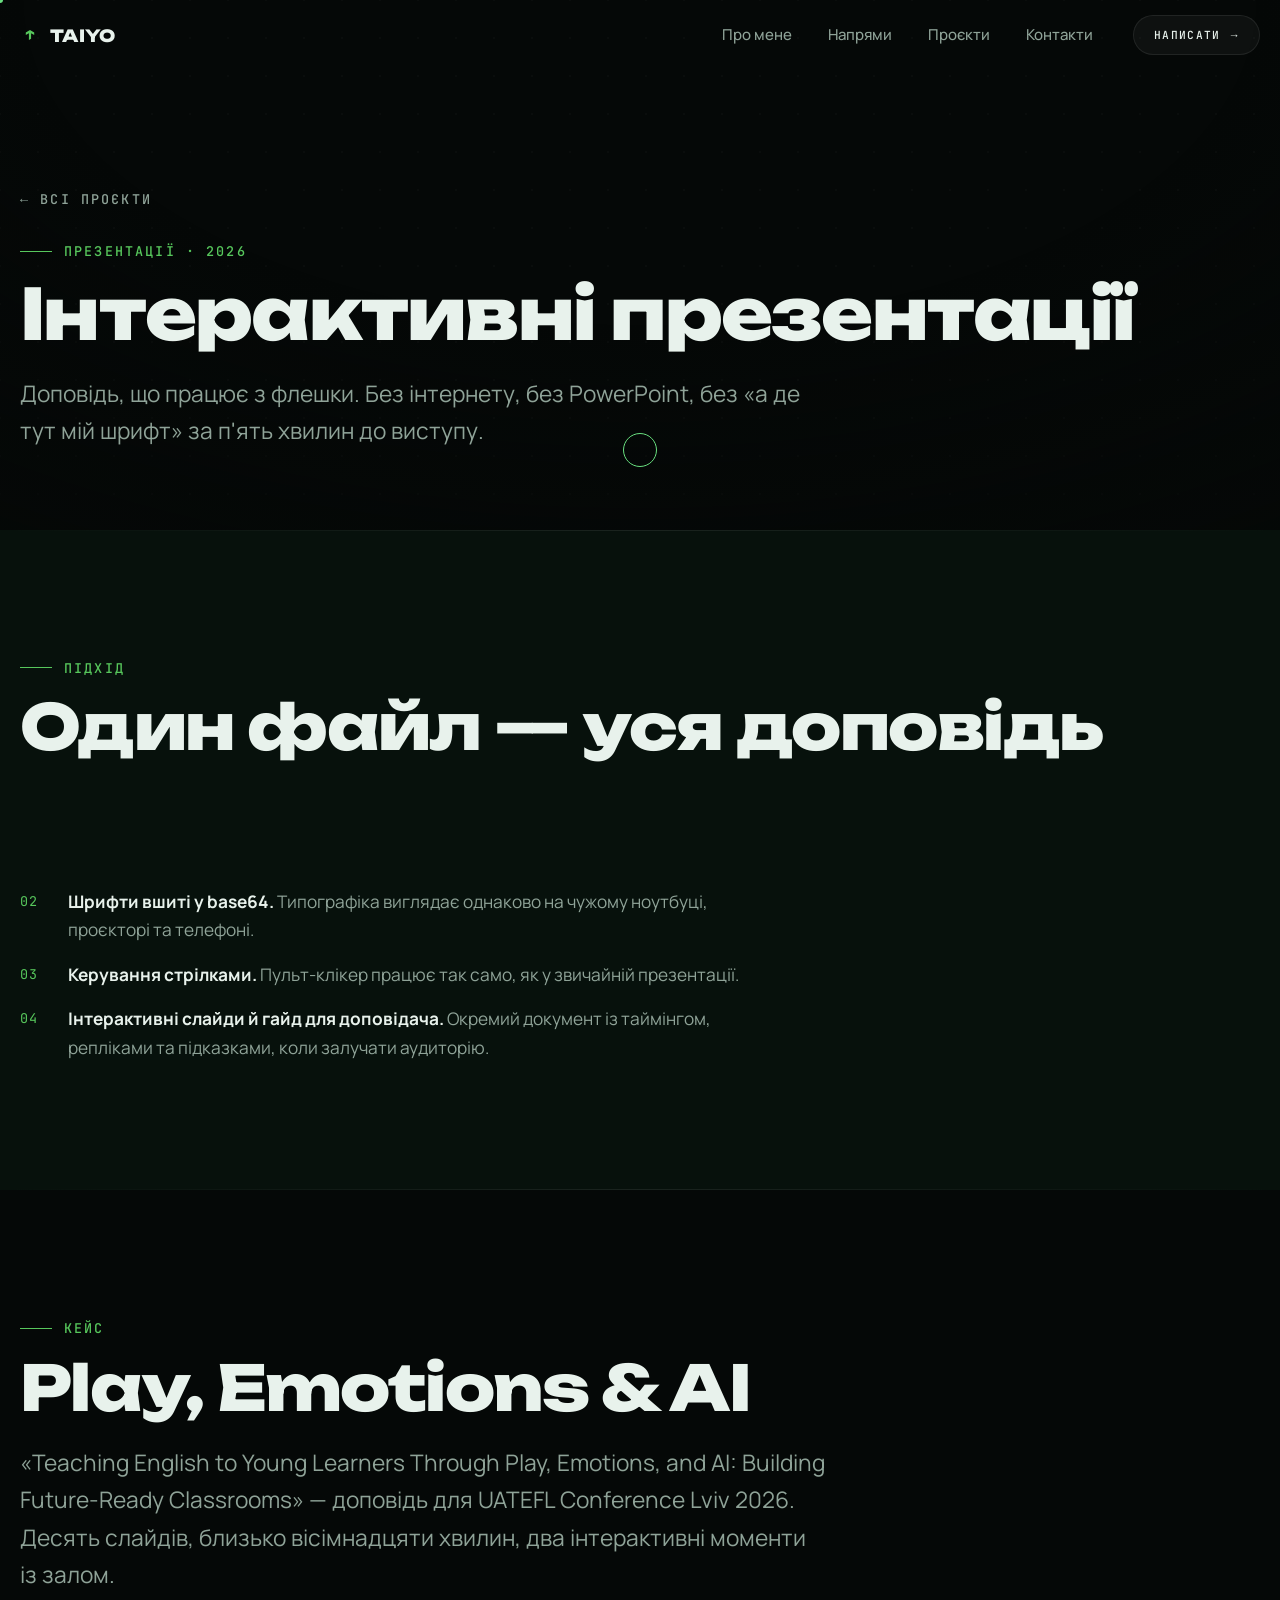
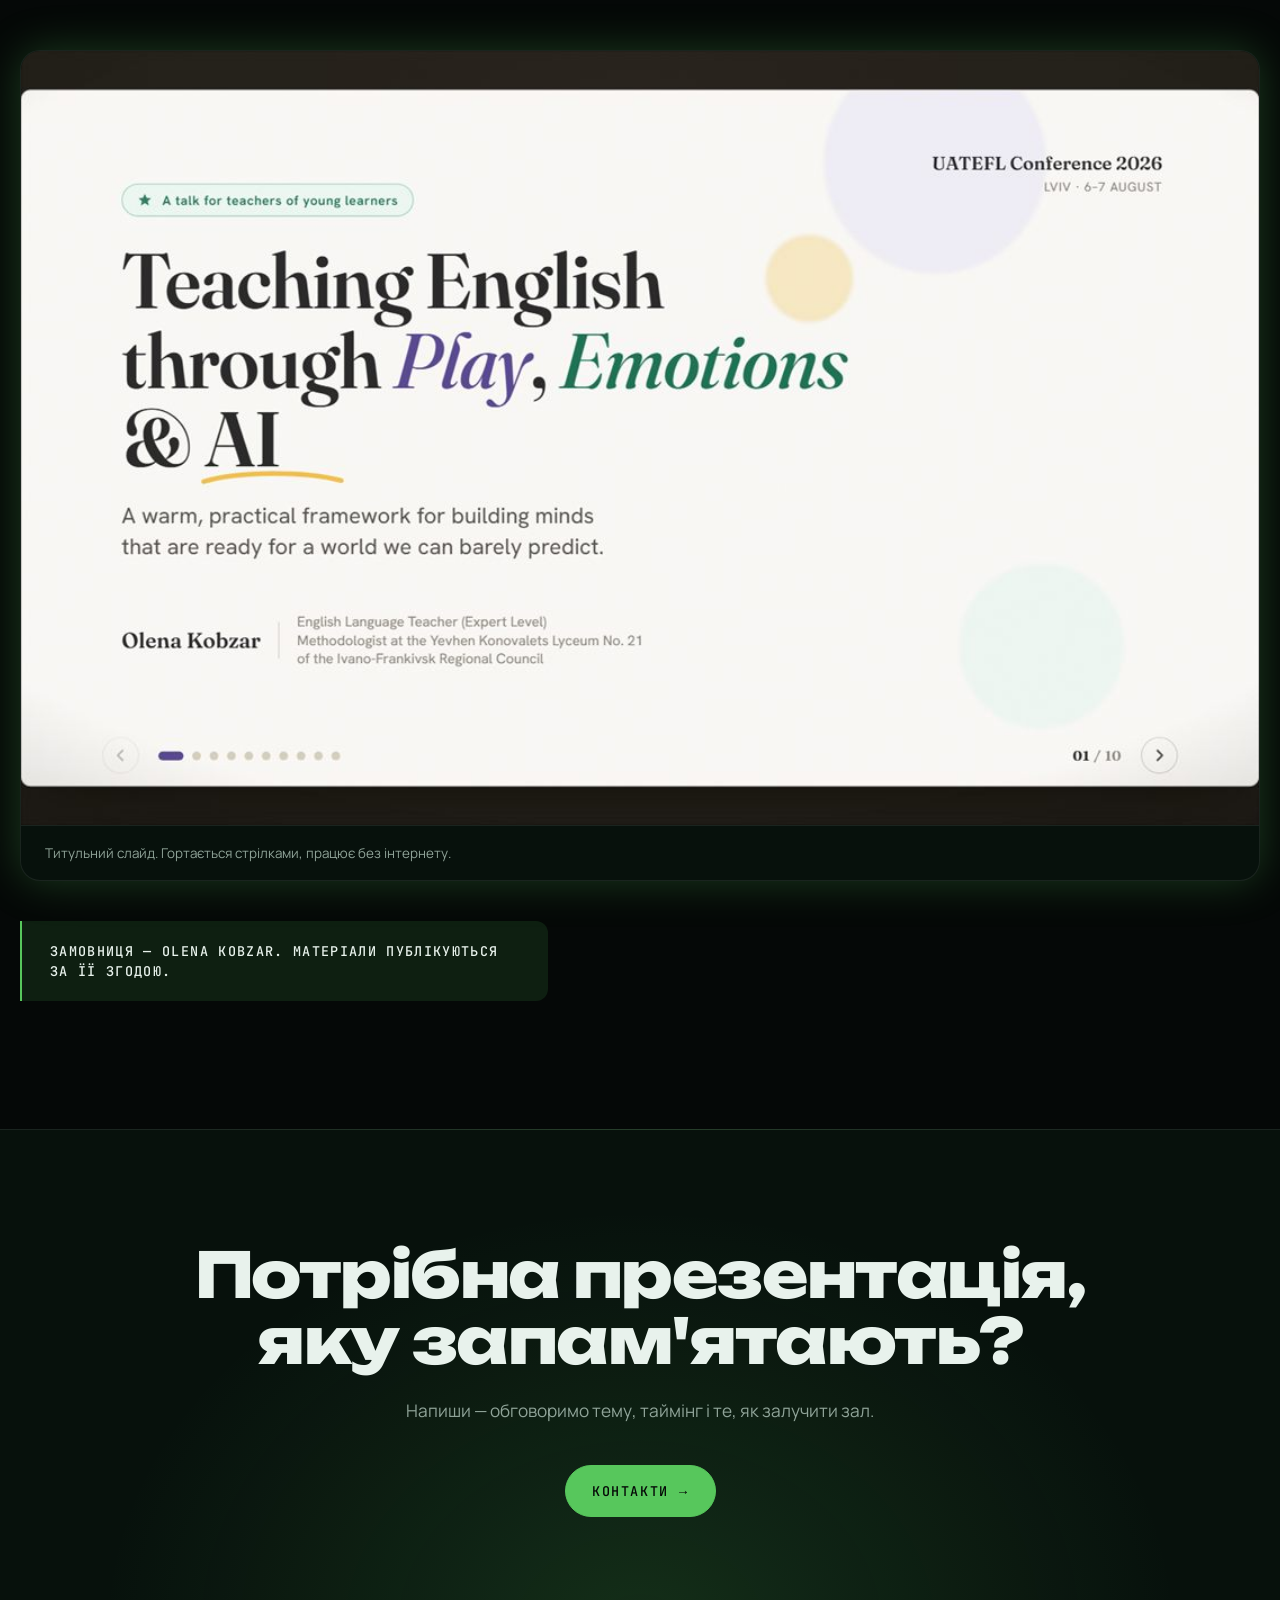
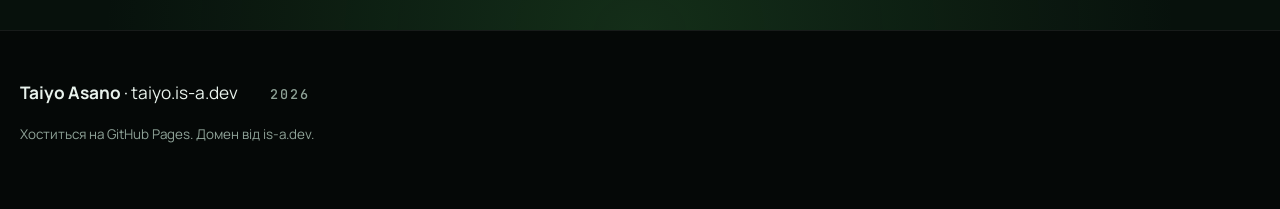
==== decks/index.html @ 864421c8 "fix: serve on github.io until the domain exists A CNAME file makes Pages 301 every URL on taiyo-is-a" ====
<!doctype html>
<html lang="uk">
<head>
<meta charset="utf-8">
<meta name="viewport" content="width=device-width,initial-scale=1">
<script>
  document.documentElement.classList.add('js');
  window.__taiyoFailsafe = setTimeout(function () {
    document.documentElement.classList.add('js-stalled');
  }, 2500);
</script>
<title>Інтерактивні презентації · Taiyo Asano</title>
<meta name="description" content="Кейс: презентація як один самодостатній HTML-файл — вшиті шрифти, робота офлайн, керування стрілками та інтерактивні слайди. Приклад — доповідь для UATEFL Lviv 2026.">
<meta name="author" content="Taiyo Asano">
<meta name="theme-color" content="#050807">
<link rel="icon" href="/assets/img/favicon.svg" type="image/svg+xml">
<link rel="canonical" href="https://taiyo.is-a.dev/decks/">
<meta property="og:type" content="article">
<meta property="og:locale" content="uk_UA">
<meta property="og:site_name" content="Taiyo Asano">
<meta property="og:title" content="Інтерактивні презентації">
<meta property="og:description" content="Презентація як один самодостатній HTML-файл: вшиті шрифти, робота офлайн, інтерактивні слайди. Приклад — доповідь для UATEFL Lviv 2026.">
<meta property="og:url" content="https://taiyo.is-a.dev/decks/">
<meta property="og:image" content="https://taiyo.is-a.dev/assets/img/og.png">
<meta name="twitter:card" content="summary_large_image">
<meta name="twitter:title" content="Інтерактивні презентації">
<meta name="twitter:description" content="Доповідь, що працює з флешки: один HTML-файл, вшиті шрифти, інтерактивні слайди.">
<meta name="twitter:image" content="https://taiyo.is-a.dev/assets/img/og.png">
<link rel="stylesheet" href="/assets/css/base.css">
<link rel="stylesheet" href="/assets/css/layout.css">
<link rel="stylesheet" href="/assets/css/components.css">
<script type="module" src="/assets/js/site.js"></script>
</head>
<body>
<canvas id="bg-grid" aria-hidden="true"></canvas>
<div class="cursor-dot" aria-hidden="true"></div>
<div class="cursor-ring" aria-hidden="true"></div>
<div class="page-wipe" aria-hidden="true"></div>

<a class="u-sr" href="#approach">Перейти до вмісту</a>

<header class="nav" data-nav>
  <div class="nav__inner">
    <a class="nav__logo" href="/" data-page-link aria-label="Taiyo — на головну">
      <svg viewBox="0 0 2000 2000" aria-hidden="true"><polygon points="1000,510 1420,755 1420,1000 1108,818 1108,1364 892,1490 892,818 580,1000 580,755" fill="currentColor"/></svg>
      TAIYO
    </a>
    <nav class="nav__links" data-menu aria-label="Основна навігація">
      <a href="/#about" data-page-link>Про мене</a>
      <a href="/#skills" data-page-link>Напрями</a>
      <a href="/#work" data-page-link>Проєкти</a>
      <a href="/#contact" data-page-link>Контакти</a>
    </nav>
    <a class="btn btn--sm" data-magnetic href="/#contact" data-page-link>Написати <span aria-hidden="true">→</span></a>
    <button class="nav__burger" data-menu-toggle aria-expanded="false" aria-label="Відкрити меню">
      <span></span><span></span>
    </button>
  </div>
</header>

<main>

  <section class="case">
    <div class="u-container">
      <a class="case__back u-mono" href="/" data-page-link><span aria-hidden="true">←</span> Всі проєкти</a>
      <p class="u-mono u-eyebrow" data-reveal>Презентації · 2026</p>
      <h1 data-type-in>Інтерактивні презентації</h1>
      <p class="case__lead" data-reveal data-reveal-delay="1">
        Доповідь, що працює з флешки. Без інтернету, без PowerPoint, без «а де тут
        мій шрифт» за п'ять хвилин до виступу.
      </p>
    </div>
  </section>

  <section class="section section--soft" id="approach">
    <div class="u-container">
      <p class="u-mono u-eyebrow" data-reveal>Підхід</p>
      <h2 class="section__title" data-reveal data-reveal-delay="1">Один файл — уся доповідь</h2>
      <ol class="approach">
        <li data-reveal data-reveal-delay="1"><strong>Один HTML-файл.</strong> Нічого не треба встановлювати й нікуди завантажувати — відкривається подвійним кліком у будь-якому браузері.</li>
        <li data-reveal data-reveal-delay="2"><strong>Шрифти вшиті у base64.</strong> Типографіка виглядає однаково на чужому ноутбуці, проєкторі та телефоні.</li>
        <li data-reveal data-reveal-delay="3"><strong>Керування стрілками.</strong> Пульт-клікер працює так само, як у звичайній презентації.</li>
        <li data-reveal data-reveal-delay="4"><strong>Інтерактивні слайди й гайд для доповідача.</strong> Окремий документ із таймінгом, репліками та підказками, коли залучати аудиторію.</li>
      </ol>
    </div>
  </section>

  <section class="section">
    <div class="u-container">
      <p class="u-mono u-eyebrow" data-reveal>Кейс</p>
      <h2 class="section__title" data-reveal data-reveal-delay="1">Play, Emotions &amp; AI</h2>
      <p class="section__lead" data-reveal data-reveal-delay="2">
        «Teaching English to Young Learners Through Play, Emotions, and AI:
        Building Future-Ready Classrooms» — доповідь для UATEFL Conference
        Lviv 2026. Десять слайдів, близько вісімнадцяти хвилин, два інтерактивні
        моменти із залом.
      </p>
      <figure class="shot" data-reveal data-reveal-delay="3">
        <img src="/assets/img/deck-shot.jpg" width="1100" height="688" loading="lazy"
             alt="Титульний слайд презентації Play, Emotions and AI із заголовком та даними доповідачки">
        <figcaption class="u-muted">Титульний слайд. Гортається стрілками, працює без інтернету.</figcaption>
      </figure>
      <p class="credit u-mono" data-reveal data-reveal-delay="4">
        Замовниця — Olena Kobzar. Матеріали публікуються за її згодою.
      </p>
    </div>
  </section>

  <section class="cta">
    <div class="u-container">
      <h2 data-reveal>Потрібна презентація, яку запам'ятають?</h2>
      <p data-reveal data-reveal-delay="1">Напиши — обговоримо тему, таймінг і те, як залучити зал.</p>
      <div class="cta__actions" data-reveal data-reveal-delay="2">
        <a class="btn btn--primary" data-magnetic href="/#contact" data-page-link>Контакти <span aria-hidden="true">→</span></a>
      </div>
    </div>
  </section>

</main>

<footer class="footer">
  <div class="u-container footer__inner">
    <p><strong>Taiyo Asano</strong> · taiyo.is-a.dev</p>
    <p class="u-mono u-muted">2026</p>
    <p class="u-muted footer__note">Хоститься на GitHub Pages. Домен від is-a.dev.</p>
  </div>
</footer>
</body>
</html>
---- assets/css/base.css ----
/* ─── Fonts (self-hosted, latin + cyrillic subsets) ─────────────────────── */
@font-face{font-family:'JetBrains Mono';font-style:normal;font-weight:400;font-display:swap;src:url('/assets/fonts/jetbrains-mono-400-cyrillic.woff2') format('woff2');unicode-range:U+0301, U+0400-045F, U+0490-0491, U+04B0-04B1, U+2116;}
@font-face{font-family:'JetBrains Mono';font-style:normal;font-weight:400;font-display:swap;src:url('/assets/fonts/jetbrains-mono-400-latin.woff2') format('woff2');unicode-range:U+0000-00FF, U+0131, U+0152-0153, U+02BB-02BC, U+02C6, U+02DA, U+02DC, U+0304, U+0308, U+0329, U+2000-206F, U+20AC, U+2122, U+2191, U+2193, U+2212, U+2215, U+FEFF, U+FFFD;}
@font-face{font-family:'JetBrains Mono';font-style:normal;font-weight:500;font-display:swap;src:url('/assets/fonts/jetbrains-mono-500-cyrillic.woff2') format('woff2');unicode-range:U+0301, U+0400-045F, U+0490-0491, U+04B0-04B1, U+2116;}
@font-face{font-family:'JetBrains Mono';font-style:normal;font-weight:500;font-display:swap;src:url('/assets/fonts/jetbrains-mono-500-latin.woff2') format('woff2');unicode-range:U+0000-00FF, U+0131, U+0152-0153, U+02BB-02BC, U+02C6, U+02DA, U+02DC, U+0304, U+0308, U+0329, U+2000-206F, U+20AC, U+2122, U+2191, U+2193, U+2212, U+2215, U+FEFF, U+FFFD;}
@font-face{font-family:'Manrope';font-style:normal;font-weight:400;font-display:swap;src:url('/assets/fonts/manrope-400-cyrillic.woff2') format('woff2');unicode-range:U+0301, U+0400-045F, U+0490-0491, U+04B0-04B1, U+2116;}
@font-face{font-family:'Manrope';font-style:normal;font-weight:400;font-display:swap;src:url('/assets/fonts/manrope-400-latin.woff2') format('woff2');unicode-range:U+0000-00FF, U+0131, U+0152-0153, U+02BB-02BC, U+02C6, U+02DA, U+02DC, U+0304, U+0308, U+0329, U+2000-206F, U+20AC, U+2122, U+2191, U+2193, U+2212, U+2215, U+FEFF, U+FFFD;}
@font-face{font-family:'Manrope';font-style:normal;font-weight:500;font-display:swap;src:url('/assets/fonts/manrope-500-cyrillic.woff2') format('woff2');unicode-range:U+0301, U+0400-045F, U+0490-0491, U+04B0-04B1, U+2116;}
@font-face{font-family:'Manrope';font-style:normal;font-weight:500;font-display:swap;src:url('/assets/fonts/manrope-500-latin.woff2') format('woff2');unicode-range:U+0000-00FF, U+0131, U+0152-0153, U+02BB-02BC, U+02C6, U+02DA, U+02DC, U+0304, U+0308, U+0329, U+2000-206F, U+20AC, U+2122, U+2191, U+2193, U+2212, U+2215, U+FEFF, U+FFFD;}
@font-face{font-family:'Manrope';font-style:normal;font-weight:700;font-display:swap;src:url('/assets/fonts/manrope-700-cyrillic.woff2') format('woff2');unicode-range:U+0301, U+0400-045F, U+0490-0491, U+04B0-04B1, U+2116;}
@font-face{font-family:'Manrope';font-style:normal;font-weight:700;font-display:swap;src:url('/assets/fonts/manrope-700-latin.woff2') format('woff2');unicode-range:U+0000-00FF, U+0131, U+0152-0153, U+02BB-02BC, U+02C6, U+02DA, U+02DC, U+0304, U+0308, U+0329, U+2000-206F, U+20AC, U+2122, U+2191, U+2193, U+2212, U+2215, U+FEFF, U+FFFD;}
@font-face{font-family:'Unbounded';font-style:normal;font-weight:600;font-display:swap;src:url('/assets/fonts/unbounded-600-cyrillic.woff2') format('woff2');unicode-range:U+0301, U+0400-045F, U+0490-0491, U+04B0-04B1, U+2116;}
@font-face{font-family:'Unbounded';font-style:normal;font-weight:600;font-display:swap;src:url('/assets/fonts/unbounded-600-latin.woff2') format('woff2');unicode-range:U+0000-00FF, U+0131, U+0152-0153, U+02BB-02BC, U+02C6, U+02DA, U+02DC, U+0304, U+0308, U+0329, U+2000-206F, U+20AC, U+2122, U+2191, U+2193, U+2212, U+2215, U+FEFF, U+FFFD;}
@font-face{font-family:'Unbounded';font-style:normal;font-weight:800;font-display:swap;src:url('/assets/fonts/unbounded-800-cyrillic.woff2') format('woff2');unicode-range:U+0301, U+0400-045F, U+0490-0491, U+04B0-04B1, U+2116;}
@font-face{font-family:'Unbounded';font-style:normal;font-weight:800;font-display:swap;src:url('/assets/fonts/unbounded-800-latin.woff2') format('woff2');unicode-range:U+0000-00FF, U+0131, U+0152-0153, U+02BB-02BC, U+02C6, U+02DA, U+02DC, U+0304, U+0308, U+0329, U+2000-206F, U+20AC, U+2122, U+2191, U+2193, U+2212, U+2215, U+FEFF, U+FFFD;}

/* ─── Tokens ────────────────────────────────────────────────────────────── */
:root{
  --bg:#050807;
  --bg-soft:#07110C;
  --surface:rgba(255,255,255,.04);
  --surface-hi:rgba(255,255,255,.07);
  --border:rgba(255,255,255,.08);
  --border-hi:rgba(255,255,255,.18);
  --text:#E8F2EC;
  --muted:#8FA398;
  --green:#57C75C;
  --green-hi:#6EE787;

  --green-soft:rgba(87,199,92,.12);
  --green-line:rgba(87,199,92,.32);
  --glow:0 0 44px rgba(87,199,92,.26);
  --glow-sm:0 0 22px rgba(87,199,92,.22);

  --font-display:'Unbounded',system-ui,sans-serif;
  --font-body:'Manrope',system-ui,sans-serif;
  --font-mono:'JetBrains Mono',ui-monospace,'Cascadia Mono',monospace;

  --step--1:clamp(.76rem,.73rem + .16vw,.84rem);
  --step-0:clamp(1rem,.96rem + .2vw,1.08rem);
  --step-1:clamp(1.16rem,1.06rem + .5vw,1.42rem);
  --step-2:clamp(1.7rem,1.35rem + 1.6vw,2.7rem);
  --step-3:clamp(2.2rem,1.6rem + 2.9vw,4rem);
  --step-4:clamp(2.05rem,1.15rem + 4.6vw,4.4rem);

  --space:8px;
  --container:1280px;
  --radius:20px;
  --radius-sm:12px;
  --ease:cubic-bezier(.22,1,.36,1);
  --ease-io:cubic-bezier(.65,0,.35,1);
  --nav-h:72px;

  color-scheme:dark;
}

/* ─── Reset ─────────────────────────────────────────────────────────────── */
*,*::before,*::after{box-sizing:border-box;}

html{
  scroll-behavior:smooth;
  scroll-padding-top:calc(var(--nav-h) + var(--space)*2);
  -webkit-text-size-adjust:100%;
}

body{
  margin:0;
  background:var(--bg);
  color:var(--text);
  font-family:var(--font-body);
  font-size:var(--step-0);
  line-height:1.65;
  font-synthesis-weight:none;
  -webkit-font-smoothing:antialiased;
  text-rendering:optimizeLegibility;
  overflow-x:hidden;
}

img,svg,canvas,video{display:block;max-width:100%;}
img{height:auto;}
a{color:inherit;text-decoration:none;}
button{font:inherit;color:inherit;background:none;border:0;cursor:pointer;}
ul,ol,dl,dd{margin:0;padding:0;list-style:none;}
figure{margin:0;}

h1,h2,h3,h4{
  font-family:var(--font-display);
  font-weight:800;
  line-height:1.04;
  letter-spacing:-.025em;
  margin:0;
  text-wrap:balance;
}
h1{font-size:var(--step-4);}
h2{font-size:var(--step-3);}
h3{font-size:var(--step-1);letter-spacing:-.015em;}

p{margin:0 0 calc(var(--space)*2);text-wrap:pretty;}
p:last-child{margin-bottom:0;}
strong{font-weight:700;}

::selection{background:var(--green);color:var(--bg);}

:focus-visible{
  outline:2px solid var(--green-hi);
  outline-offset:3px;
  border-radius:4px;
}

/* ─── Utilities ─────────────────────────────────────────────────────────── */
.u-container{
  width:min(100% - calc(var(--space)*5),var(--container));
  margin-inline:auto;
}

.u-mono{
  font-family:var(--font-mono);
  font-size:var(--step--1);
  font-weight:500;
  letter-spacing:.16em;
  text-transform:uppercase;
  line-height:1.5;
}

.u-eyebrow{
  color:var(--green);
  display:flex;
  align-items:center;
  gap:calc(var(--space)*1.5);
  margin:0 0 calc(var(--space)*2);
}
.u-eyebrow::before{
  content:'';
  width:calc(var(--space)*4);
  height:1px;
  background:var(--green);
  flex:none;
}

.u-muted{color:var(--muted);}

.u-outline{
  color:transparent;
  -webkit-text-stroke:1.6px var(--green);
  paint-order:stroke fill;
}
@supports not (-webkit-text-stroke:1px red){
  .u-outline{color:var(--green);}
}

.u-lead{
  font-size:var(--step-1);
  color:var(--muted);
  max-width:58ch;
}

.u-sr{
  position:absolute;
  width:1px;height:1px;
  padding:0;margin:-1px;
  overflow:hidden;
  clip-path:inset(50%);
  white-space:nowrap;
}
.u-sr:focus{
  position:fixed;
  top:calc(var(--space)*2);
  left:calc(var(--space)*2);
  width:auto;height:auto;
  margin:0;padding:calc(var(--space)*1.5) calc(var(--space)*3);
  clip-path:none;
  background:var(--green);
  color:var(--bg);
  border-radius:999px;
  font-family:var(--font-mono);
  font-size:var(--step--1);
  text-transform:uppercase;
  letter-spacing:.14em;
  z-index:100;
}

/* ─── Reduced motion ────────────────────────────────────────────────────── */
@media (prefers-reduced-motion:reduce){
  html{scroll-behavior:auto;}
  *,*::before,*::after{
    animation-duration:.01ms !important;
    animation-iteration-count:1 !important;
    transition-duration:.01ms !important;
  }
}
---- assets/css/layout.css ----
/* ═══ Global canvas layers ═══════════════════════════════════════════════ */
#bg-grid{
  position:fixed;
  inset:0;
  width:100%;
  height:100%;
  z-index:-2;
  opacity:.6;
  pointer-events:none;
}

body::after{ /* vignette so text always wins over the grid */
  content:'';
  position:fixed;
  inset:0;
  z-index:-1;
  pointer-events:none;
  background:radial-gradient(120% 90% at 50% 0%,transparent 40%,var(--bg) 100%);
}

/* ═══ Cursor ═════════════════════════════════════════════════════════════ */
/* Opt-in, not opt-out: if the script never runs the native cursor stays. */
.cursor-dot,
.cursor-ring{
  display:none;
  position:fixed;
  top:0;left:0;
  z-index:90;
  pointer-events:none;
  border-radius:50%;
  mix-blend-mode:difference;
  will-change:transform;
}
body.cursor-fx .cursor-dot,
body.cursor-fx .cursor-ring{display:block;}
.cursor-dot{
  width:6px;height:6px;
  margin:-3px 0 0 -3px;
  background:var(--green-hi);
}
.cursor-ring{
  width:34px;height:34px;
  margin:-17px 0 0 -17px;
  border:1px solid var(--green-hi);
  transition:width .3s var(--ease),height .3s var(--ease),margin .3s var(--ease),opacity .3s;
}
.cursor-ring.is-hot{
  width:58px;height:58px;
  margin:-29px 0 0 -29px;
  background:rgba(110,231,135,.08);
}
body.cursor-fx,
body.cursor-fx a,
body.cursor-fx button{cursor:none;}

/* ═══ Page transition wipe ═══════════════════════════════════════════════ */
.page-wipe{
  position:fixed;
  inset:0;
  z-index:120;
  background:var(--green);
  transform:scaleY(0);
  transform-origin:bottom;
  pointer-events:none;
}
.page-wipe.is-out{
  transform:scaleY(1);
  transition:transform .42s var(--ease-io);
}
.page-wipe.is-in{
  transform:scaleY(0);
  transform-origin:top;
  transition:transform .52s var(--ease-io);
}

/* ═══ Navbar ═════════════════════════════════════════════════════════════ */
.nav{
  position:fixed;
  top:0;left:0;right:0;
  z-index:80;
  height:var(--nav-h);
  display:flex;
  align-items:center;
  transition:transform .45s var(--ease),background .35s,border-color .35s,backdrop-filter .35s;
  border-bottom:1px solid transparent;
}
.nav--solid{
  background:rgba(5,8,7,.72);
  backdrop-filter:blur(18px) saturate(140%);
  -webkit-backdrop-filter:blur(18px) saturate(140%);
  border-bottom-color:var(--border);
}
.nav--hidden{transform:translateY(-100%);}

.nav__inner{
  display:flex;
  align-items:center;
  gap:calc(var(--space)*3);
  width:min(100% - calc(var(--space)*5),var(--container));
  margin-inline:auto;
}

.nav__logo{
  display:flex;
  align-items:center;
  gap:calc(var(--space)*1.25);
  font-family:var(--font-display);
  font-weight:800;
  font-size:1.05rem;
  letter-spacing:.02em;
  margin-right:auto;
}
.nav__logo svg{width:20px;height:20px;color:var(--green);transition:transform .5s var(--ease);}
.nav__logo:hover svg{transform:translateY(-3px) rotate(-8deg);}

.nav__links{
  position:relative;
  display:flex;
  align-items:center;
  gap:calc(var(--space)*.5);
}
.nav__links a{
  position:relative;
  z-index:1;
  padding:calc(var(--space)*1) calc(var(--space)*2);
  border-radius:999px;
  font-size:.94rem;
  font-weight:500;
  color:var(--muted);
  transition:color .3s var(--ease);
  white-space:nowrap;
}
.nav__links a:hover{color:var(--text);}
.nav__links a[aria-current="true"]{color:var(--text);}

.nav__pill{
  position:absolute;
  top:50%;
  left:0;
  width:0;
  height:calc(var(--space)*4.5);
  transform:translateY(-50%);
  border-radius:999px;
  background:var(--green-soft);
  border:1px solid var(--green-line);
  opacity:0;
  transition:left .45s var(--ease),width .45s var(--ease),opacity .3s;
}
.nav__pill.is-on{opacity:1;}

.nav__burger{
  display:none;
  width:44px;height:44px;
  place-items:center;
  border-radius:12px;
  border:1px solid var(--border);
  background:var(--surface);
}
.nav__burger span{
  display:block;
  width:18px;height:1.5px;
  background:var(--text);
  transition:transform .35s var(--ease),opacity .25s;
}
.nav__burger span + span{margin-top:5px;}
.nav__burger[aria-expanded="true"] span:first-child{transform:translateY(3.25px) rotate(45deg);}
.nav__burger[aria-expanded="true"] span:last-child{transform:translateY(-3.25px) rotate(-45deg);}

/* ═══ Hero ═══════════════════════════════════════════════════════════════ */
.hero{
  position:relative;
  min-height:100svh;
  display:flex;
  flex-direction:column;
  justify-content:center;
  padding:calc(var(--nav-h) + var(--space)*8) 0 calc(var(--space)*10);
}
.hero__inner{
  display:grid;
  grid-template-columns:minmax(0,1.32fr) minmax(0,.68fr);
  align-items:center;
  gap:calc(var(--space)*8);
}
.hero__title{margin:calc(var(--space)*2) 0 calc(var(--space)*4);}
.hero__title span{display:block;}
/* The two lines are designed as single lines; only hold that where they fit. */
@media (min-width:1041px){
  .hero__title span{white-space:nowrap;}
}
.hero__lead{
  font-size:var(--step-1);
  color:var(--muted);
  max-width:52ch;
  margin-bottom:calc(var(--space)*5);
}
.hero__actions{
  display:flex;
  flex-wrap:wrap;
  gap:calc(var(--space)*2);
  margin-bottom:calc(var(--space)*6);
}
.hero__tags{
  display:flex;
  flex-wrap:wrap;
  align-items:center;
  gap:calc(var(--space)*2);
  color:var(--muted);
}
.hero__tags li{display:flex;align-items:center;gap:calc(var(--space)*2);}
.hero__tags li:not(:last-child)::after{
  content:'';
  width:4px;height:4px;
  border-radius:50%;
  background:var(--green);
  opacity:.6;
}

.hero__visual{perspective:1000px;}

.hero__scroll{
  position:absolute;
  left:50%;
  bottom:calc(var(--space)*3);
  transform:translateX(-50%);
  display:flex;
  flex-direction:column;
  align-items:center;
  gap:calc(var(--space)*1.5);
  color:var(--muted);
  font-size:.66rem;
}
.hero__scroll i{
  display:block;
  width:1px;height:44px;
  background:linear-gradient(var(--green),transparent);
  animation:scroll-hint 2.2s var(--ease-io) infinite;
  transform-origin:top;
}
@keyframes scroll-hint{
  0%{transform:scaleY(0);opacity:0;}
  35%{transform:scaleY(1);opacity:1;}
  100%{transform:scaleY(1) translateY(44px);opacity:0;}
}

/* ═══ Sections ═══════════════════════════════════════════════════════════ */
.section{
  position:relative;
  padding:calc(var(--space)*16) 0;
}
.section--soft{background:var(--bg-soft);}
.section--soft::before,
.section--soft::after{
  content:'';
  position:absolute;
  left:0;right:0;
  height:1px;
  background:linear-gradient(90deg,transparent,var(--border),transparent);
}
.section--soft::before{top:0;}
.section--soft::after{bottom:0;}

.section__title{margin-bottom:calc(var(--space)*7);max-width:20ch;}
.section__lead{
  font-size:var(--step-1);
  color:var(--muted);
  max-width:60ch;
  margin:calc(var(--space)*-4) 0 calc(var(--space)*7);
}

/* ═══ Footer ═════════════════════════════════════════════════════════════ */
.footer{
  border-top:1px solid var(--border);
  padding:calc(var(--space)*6) 0 calc(var(--space)*8);
}
.footer__inner{
  display:flex;
  flex-wrap:wrap;
  align-items:baseline;
  gap:calc(var(--space)*2) calc(var(--space)*4);
}
.footer__inner p{margin:0;}
.footer__note{
  flex:1 1 100%;
  font-size:var(--step--1);
  color:var(--muted);
}

/* ═══ Case-page header ═══════════════════════════════════════════════════ */
.case{
  padding:calc(var(--nav-h) + var(--space)*14) 0 calc(var(--space)*10);
}
.case__back{
  display:inline-flex;
  align-items:center;
  gap:calc(var(--space)*1.25);
  color:var(--muted);
  margin-bottom:calc(var(--space)*4);
  transition:color .3s var(--ease),gap .3s var(--ease);
}
.case__back:hover{color:var(--green);gap:calc(var(--space)*2);}
.case__mark{
  display:block;
  width:56px;height:56px;
  color:var(--green);
  margin-bottom:calc(var(--space)*3);
  filter:drop-shadow(var(--glow-sm));
}
.case__mark svg{width:100%;height:100%;}
.case__lead{
  font-size:var(--step-1);
  color:var(--muted);
  max-width:56ch;
  margin:calc(var(--space)*3) 0 calc(var(--space)*5);
}

/* ═══ Responsive ═════════════════════════════════════════════════════════ */
@media (max-width:1040px){
  .hero__inner{grid-template-columns:1fr;gap:calc(var(--space)*6);}
  .hero__visual{max-width:440px;}
}

@media (max-width:900px){
  :root{--nav-h:64px;}
  .nav__burger{display:grid;}
  .nav__inner > .btn{display:none;}

  .nav__links{
    position:fixed;
    inset:var(--nav-h) 0 auto 0;
    flex-direction:column;
    align-items:stretch;
    gap:0;
    padding:calc(var(--space)*2);
    background:rgba(5,8,7,.96);
    backdrop-filter:blur(20px);
    -webkit-backdrop-filter:blur(20px);
    border-bottom:1px solid var(--border);
    transform:translateY(-12px);
    opacity:0;
    visibility:hidden;
    transition:opacity .3s var(--ease),transform .35s var(--ease),visibility .35s;
  }
  .nav__links.is-open{opacity:1;transform:none;visibility:visible;}
  .nav__links a{padding:calc(var(--space)*2);border-radius:var(--radius-sm);font-size:1.05rem;}
  .nav__pill{display:none;}

  .section{padding:calc(var(--space)*11) 0;}
  .hero{min-height:auto;padding-top:calc(var(--nav-h) + var(--space)*10);}
  .hero__scroll{display:none;}
  .case{padding-top:calc(var(--nav-h) + var(--space)*9);}
}

@media (max-width:560px){
  .hero__tags{font-size:.62rem;gap:calc(var(--space)*1.25);}
  .hero__tags li{gap:calc(var(--space)*1.25);}
}
---- assets/css/components.css ----
/* Runtime-written custom properties, with defaults so the CSS is valid
   and correct even before (or without) JavaScript. */
:root{
  --i:0;    /* character index for the type-in stagger */
  --mx:50%; /* pointer position inside a tilted card */
  --my:50%;
  --tx:0;   /* same pointer, normalised to -0.5…0.5 for the hero canvas */
  --ty:0;
}

/* ═══ Motion states (driven by motion.js) ════════════════════════════════
   Content is hidden ONLY once the inline head script proves scripting is
   on (.js), and it is force-shown if the module never boots (.js-stalled).
   Without both guards a JS failure would render a blank page.          */
.js [data-reveal]{
  opacity:0;
  transform:translateY(26px);
  transition:opacity .8s var(--ease),transform .8s var(--ease);
}
.js [data-reveal].is-in,
.js-stalled [data-reveal]{opacity:1;transform:none;}

[data-type-in] .ch{
  display:inline-block;
  opacity:0;
  transform:translateY(.42em);
  filter:blur(8px);
  animation:ch-in .82s var(--ease) forwards;
  animation-delay:calc(var(--i) * 24ms);
}
@keyframes ch-in{to{opacity:1;transform:none;filter:blur(0);}}

@media (prefers-reduced-motion:reduce){
  .js [data-reveal]{opacity:1;transform:none;}
  [data-type-in] .ch{opacity:1;transform:none;filter:none;animation:none;}
}

/* ═══ Buttons ════════════════════════════════════════════════════════════ */
.btn{
  --btn-bg:var(--surface);
  --btn-fg:var(--text);
  --btn-bd:var(--border);
  display:inline-flex;
  align-items:center;
  gap:calc(var(--space)*1.25);
  padding:calc(var(--space)*1.75) calc(var(--space)*3.25);
  border:1px solid var(--btn-bd);
  border-radius:999px;
  background:var(--btn-bg);
  color:var(--btn-fg);
  font-family:var(--font-mono);
  font-size:var(--step--1);
  font-weight:500;
  letter-spacing:.12em;
  text-transform:uppercase;
  white-space:nowrap;
  will-change:transform;
  transition:border-color .35s var(--ease),background .35s var(--ease),
             box-shadow .35s var(--ease),color .35s var(--ease);
}
.btn:hover{
  --btn-bd:var(--green-line);
  --btn-bg:var(--green-soft);
  color:var(--green-hi);
}
.btn span{transition:transform .35s var(--ease);}
.btn:hover span{transform:translateX(3px);}

.btn--primary{
  --btn-bg:var(--green);
  --btn-fg:var(--bg);
  --btn-bd:var(--green);
  font-weight:700;
}
.btn--primary:hover{
  --btn-bg:var(--green-hi);
  --btn-bd:var(--green-hi);
  color:var(--bg);
  box-shadow:var(--glow);
}

.btn--sm{padding:calc(var(--space)*1.25) calc(var(--space)*2.5);font-size:.7rem;}

/* ═══ Card base ══════════════════════════════════════════════════════════ */
.card{
  position:relative;
  overflow:hidden;
  border:1px solid var(--border);
  border-radius:var(--radius);
  background:var(--surface);
  transform-style:preserve-3d;
  will-change:transform;
  transition:border-color .4s var(--ease),background .4s var(--ease),
             box-shadow .4s var(--ease);
}
.card:hover{
  border-color:var(--border-hi);
  background:var(--surface-hi);
}
.card::after{ /* pointer highlight, position from --mx/--my */
  content:'';
  position:absolute;
  inset:0;
  border-radius:inherit;
  pointer-events:none;
  opacity:0;
  background:radial-gradient(340px circle at var(--mx,50%) var(--my,50%),
             rgba(110,231,135,.14),transparent 62%);
  transition:opacity .4s var(--ease);
}
.card:hover::after{opacity:1;}

/* ═══ Discipline cards ═══════════════════════════════════════════════════ */
.cards{
  display:grid;
  grid-template-columns:repeat(auto-fit,minmax(240px,1fr));
  gap:calc(var(--space)*2.5);
}
.card--skill{
  padding:calc(var(--space)*4);
  min-height:230px;
  display:flex;
  flex-direction:column;
}
.card--skill h3{margin:calc(var(--space)*2) 0 calc(var(--space)*1.5);}
.card--skill p{color:var(--muted);font-size:.95rem;margin:0;}
.card__num{
  color:var(--green);
  opacity:.65;
  letter-spacing:.2em;
}
.card--skill::before{
  content:'';
  position:absolute;
  left:0;top:calc(var(--space)*4);
  width:2px;height:0;
  background:var(--green);
  transition:height .5s var(--ease);
}
.card--skill:hover::before{height:calc(100% - var(--space)*8);}

/* ═══ About ══════════════════════════════════════════════════════════════ */
.about{
  display:grid;
  grid-template-columns:340px minmax(0,1fr);
  gap:calc(var(--space)*8);
  align-items:center;
}
.about__portrait{
  position:relative;
  border-radius:var(--radius);
  overflow:hidden;
  border:1px solid var(--border);
  background:var(--bg-soft);
  box-shadow:var(--glow);
}
.about__portrait img{width:100%;}
.about__ring{
  position:absolute;
  inset:0;
  border-radius:inherit;
  pointer-events:none;
  box-shadow:inset 0 0 0 1px var(--green-line),inset 0 -60px 90px -50px rgba(87,199,92,.5);
}
.facts{
  display:flex;
  flex-wrap:wrap;
  gap:calc(var(--space)*2);
  margin-top:calc(var(--space)*4);
  color:var(--muted);
}
.facts li{display:flex;align-items:center;gap:calc(var(--space)*2);}
.facts li:not(:last-child)::after{
  content:'';
  width:4px;height:4px;
  border-radius:50%;
  background:var(--green);
  opacity:.55;
}

/* ═══ Project cards ══════════════════════════════════════════════════════ */
.work{
  display:grid;
  grid-template-columns:repeat(2,minmax(0,1fr));
  gap:calc(var(--space)*3);
}
.card--tano{
  grid-column:1 / -1;
  display:grid;
  grid-template-columns:minmax(0,1fr) minmax(0,.58fr);
  align-items:stretch;
}
.card__plate{
  width:100%;
  height:100%;
  object-fit:contain;
  object-position:center;
  padding:calc(var(--space)*2);
  border-left:1px solid var(--border);
  mask-image:linear-gradient(90deg,transparent,black 16%);
}

.card__body{
  position:relative;
  padding:calc(var(--space)*5);
  display:flex;
  flex-direction:column;
  align-items:flex-start;
  gap:calc(var(--space)*2);
}
.card--tano .card__body{max-width:640px;padding:calc(var(--space)*7);}
.card__body p{color:var(--muted);margin:0;}
.card__logo{display:block;width:44px;height:44px;color:var(--green);filter:drop-shadow(var(--glow-sm));}
.card__logo svg{width:100%;height:100%;}
.card--tano h3{font-size:var(--step-2);}

.card__shot{
  width:100%;
  aspect-ratio:16/10;
  object-fit:cover;
  object-position:top center;
  border-bottom:1px solid var(--border);
  filter:saturate(.9);
  transition:transform .7s var(--ease),filter .5s var(--ease);
}
.card--work:hover .card__shot{transform:scale(1.03);filter:saturate(1.05);}

.card__actions{
  display:flex;
  flex-wrap:wrap;
  gap:calc(var(--space)*1.5);
  margin-top:calc(var(--space)*1.5);
}

/* ═══ Stats / counters ═══════════════════════════════════════════════════ */
.stats{
  display:flex;
  flex-wrap:wrap;
  gap:calc(var(--space)*5);
  margin:calc(var(--space)*1.5) 0;
}
.stats dt{color:var(--muted);margin-bottom:calc(var(--space)*.5);}
.stats dd{
  font-family:var(--font-display);
  font-weight:800;
  font-size:var(--step-2);
  line-height:1;
  color:var(--green-hi);
  letter-spacing:-.02em;
}

/* ═══ Chips ══════════════════════════════════════════════════════════════ */
.chips{
  display:flex;
  flex-wrap:wrap;
  gap:calc(var(--space)*1);
}
.chips li{
  padding:calc(var(--space)*.75) calc(var(--space)*1.75);
  border:1px solid var(--border);
  border-radius:999px;
  background:var(--surface);
  color:var(--muted);
  font-size:.68rem;
}

/* ═══ Contact tiles ══════════════════════════════════════════════════════ */
.tiles{
  display:grid;
  grid-template-columns:repeat(auto-fit,minmax(250px,1fr));
  gap:calc(var(--space)*2.5);
}
.tile{
  position:relative;
  display:grid;
  grid-template-columns:auto minmax(0,1fr);
  gap:calc(var(--space)*.5) calc(var(--space)*2.5);
  padding:calc(var(--space)*3.5) calc(var(--space)*6) calc(var(--space)*3.5) calc(var(--space)*3.5);
  border:1px solid var(--border);
  border-radius:var(--radius);
  background:var(--surface);
  will-change:transform;
  transition:border-color .4s var(--ease),background .4s var(--ease),
             box-shadow .4s var(--ease);
}
.tile:hover{
  border-color:var(--green-line);
  background:var(--surface-hi);
  box-shadow:var(--glow-sm);
}
.tile__icon{
  grid-row:1 / 3;
  display:grid;
  place-items:center;
  width:44px;height:44px;
  border-radius:12px;
  background:var(--green-soft);
  color:var(--green);
  transition:background .4s var(--ease),color .4s var(--ease);
}
.tile__icon svg{width:21px;height:21px;}
.tile:hover .tile__icon{background:var(--green);color:var(--bg);}
.tile__label{font-weight:700;align-self:end;line-height:1.3;}
.tile__meta{grid-column:2;font-size:.85rem;align-self:start;line-height:1.4;}
.tile__arrow{
  position:absolute;
  top:calc(var(--space)*3);
  right:calc(var(--space)*3);
  color:var(--muted);
  transition:transform .4s var(--ease),color .4s var(--ease);
}
.tile:hover .tile__arrow{transform:translate(3px,-3px);color:var(--green-hi);}

/* ═══ Hero poly card ═════════════════════════════════════════════════════ */
.poly-card{
  position:relative;
  aspect-ratio:1;
  border:1px solid var(--border);
  border-radius:var(--radius);
  background:
    radial-gradient(120% 100% at 50% 0%,rgba(87,199,92,.10),transparent 62%),
    var(--surface);
  overflow:hidden;
  box-shadow:var(--glow);
  transform-style:preserve-3d;
  will-change:transform;
  transition:transform .5s var(--ease);
}
.poly-card::before{
  content:'';
  position:absolute;
  inset:0;
  background-image:
    linear-gradient(rgba(232,242,236,.045) 1px,transparent 1px),
    linear-gradient(90deg,rgba(232,242,236,.045) 1px,transparent 1px);
  background-size:48px 48px;
  mask-image:radial-gradient(80% 80% at 50% 50%,black,transparent 78%);
}
#hero-poly{position:absolute;inset:0;width:100%;height:100%;}
.poly-card__tag{
  position:absolute;
  color:var(--muted);
  font-size:.6rem;
  opacity:.8;
}
.poly-card__tag--tl{top:calc(var(--space)*2.5);left:calc(var(--space)*2.5);}
.poly-card__tag--tr{top:calc(var(--space)*2.5);right:calc(var(--space)*2.5);}
.poly-card__tag--bl{bottom:calc(var(--space)*2.5);left:calc(var(--space)*2.5);}
.poly-card__tag--br{bottom:calc(var(--space)*2.5);right:calc(var(--space)*2.5);}

/* ═══ Module grid (TANO case) ════════════════════════════════════════════ */
.modules{
  display:grid;
  grid-template-columns:repeat(auto-fit,minmax(300px,1fr));
  gap:calc(var(--space)*2.5);
}
.module{
  position:relative;
  padding:calc(var(--space)*4) calc(var(--space)*4) calc(var(--space)*4) calc(var(--space)*5);
  border:1px solid var(--border);
  border-radius:var(--radius);
  background:var(--surface);
  transition:border-color .4s var(--ease),background .4s var(--ease),
             transform .4s var(--ease);
}
.module::before{
  content:'';
  position:absolute;
  left:0;top:calc(var(--space)*4);bottom:calc(var(--space)*4);
  width:2px;
  background:var(--green);
  opacity:.35;
  transition:opacity .4s var(--ease);
}
.module:hover{border-color:var(--border-hi);background:var(--surface-hi);transform:translateY(-3px);}
.module:hover::before{opacity:1;}
.module__num{color:var(--green);opacity:.6;}
.module h3{margin:calc(var(--space)*1.5) 0 calc(var(--space)*.75);}
.module__sub{font-size:.92rem;margin-bottom:calc(var(--space)*2);}

/* ═══ Timeline ═══════════════════════════════════════════════════════════ */
.tl{
  position:relative;
  padding-left:calc(var(--space)*4);
  display:grid;
  gap:calc(var(--space)*5);
}
.tl::before{
  content:'';
  position:absolute;
  left:3px;top:6px;bottom:6px;
  width:1px;
  background:linear-gradient(var(--green),transparent);
}
.tl__node{position:relative;}
.tl__node::before{
  content:'';
  position:absolute;
  left:calc(var(--space)*-4);
  top:8px;
  width:7px;height:7px;
  border-radius:50%;
  background:var(--green);
  box-shadow:var(--glow-sm);
}
.tl__year{color:var(--green);margin-bottom:calc(var(--space)*1);}
.tl__node h3{margin-bottom:calc(var(--space)*1);}
.tl__node p{color:var(--muted);margin:0;max-width:58ch;}

/* ═══ Before / after pairs ═══════════════════════════════════════════════ */
.pairs{
  display:grid;
  grid-template-columns:repeat(auto-fit,minmax(260px,1fr));
  gap:calc(var(--space)*2.5);
}
.pair{
  padding:calc(var(--space)*4);
  border:1px solid var(--border);
  border-radius:var(--radius);
  background:var(--surface);
}
.pair h3{margin-bottom:calc(var(--space)*1.5);font-size:var(--step-0);}
.pair p{color:var(--muted);margin:0;font-size:.95rem;}
.pair__tag{color:var(--green);margin-bottom:calc(var(--space)*2);}

/* ═══ Approach list ══════════════════════════════════════════════════════ */
.approach{
  display:grid;
  gap:calc(var(--space)*2);
  counter-reset:ap;
}
.approach li{
  position:relative;
  padding-left:calc(var(--space)*6);
  color:var(--muted);
  max-width:66ch;
}
.approach li::before{
  counter-increment:ap;
  content:counter(ap,decimal-leading-zero);
  position:absolute;
  left:0;top:.15em;
  font-family:var(--font-mono);
  font-size:var(--step--1);
  letter-spacing:.1em;
  color:var(--green);
}
.approach strong{color:var(--text);font-weight:700;}

/* ═══ Screenshot frame ═══════════════════════════════════════════════════ */
.shot{
  border:1px solid var(--border);
  border-radius:var(--radius);
  overflow:hidden;
  background:var(--bg-soft);
  box-shadow:var(--glow);
}
.shot img{width:100%;}
.shot figcaption{
  padding:calc(var(--space)*2) calc(var(--space)*3);
  border-top:1px solid var(--border);
  font-size:var(--step--1);
}

/* ═══ Credit note ════════════════════════════════════════════════════════ */
.credit{
  margin-top:calc(var(--space)*5);
  padding:calc(var(--space)*2.5) calc(var(--space)*3.5);
  border-left:2px solid var(--green);
  background:var(--green-soft);
  border-radius:0 var(--radius-sm) var(--radius-sm) 0;
  color:var(--text);
  letter-spacing:.1em;
  max-width:66ch;
}

/* ═══ CTA band ═══════════════════════════════════════════════════════════ */
.cta{
  position:relative;
  text-align:center;
  padding:calc(var(--space)*14) 0;
  background:
    radial-gradient(60% 120% at 50% 100%,rgba(87,199,92,.16),transparent 70%),
    var(--bg-soft);
  border-top:1px solid var(--border);
}
.cta h2{margin-bottom:calc(var(--space)*3);}
.cta p{color:var(--muted);max-width:52ch;margin-inline:auto;}
.cta__actions{
  display:flex;
  flex-wrap:wrap;
  justify-content:center;
  gap:calc(var(--space)*2);
  margin-top:calc(var(--space)*5);
}

/* ═══ 404 ════════════════════════════════════════════════════════════════ */
.nf{
  min-height:100svh;
  display:grid;
  place-content:center;
  text-align:center;
  gap:calc(var(--space)*3);
  padding:calc(var(--space)*4);
}
.nf h1{font-size:clamp(5rem,22vw,14rem);letter-spacing:-.05em;}
.nf p{color:var(--muted);}

/* ═══ Responsive ═════════════════════════════════════════════════════════ */
@media (max-width:900px){
  .about{grid-template-columns:1fr;gap:calc(var(--space)*5);}
  .about__portrait{max-width:300px;}
  .work{grid-template-columns:1fr;}
  .card--tano{grid-template-columns:1fr;}
  .card--tano .card__body{padding:calc(var(--space)*4);max-width:none;order:2;}
  .card__plate{
    order:1;
    height:auto;
    aspect-ratio:2.4;
    border-left:0;
    border-bottom:1px solid var(--border);
    mask-image:none;
  }
  .stats{gap:calc(var(--space)*3.5);}
}

@media (max-width:560px){
  .card__body,.card--skill,.module,.pair{padding:calc(var(--space)*3);}
  .module{padding-left:calc(var(--space)*4);}
  .tile{padding:calc(var(--space)*3);gap:calc(var(--space)*.5) calc(var(--space)*2);}
}
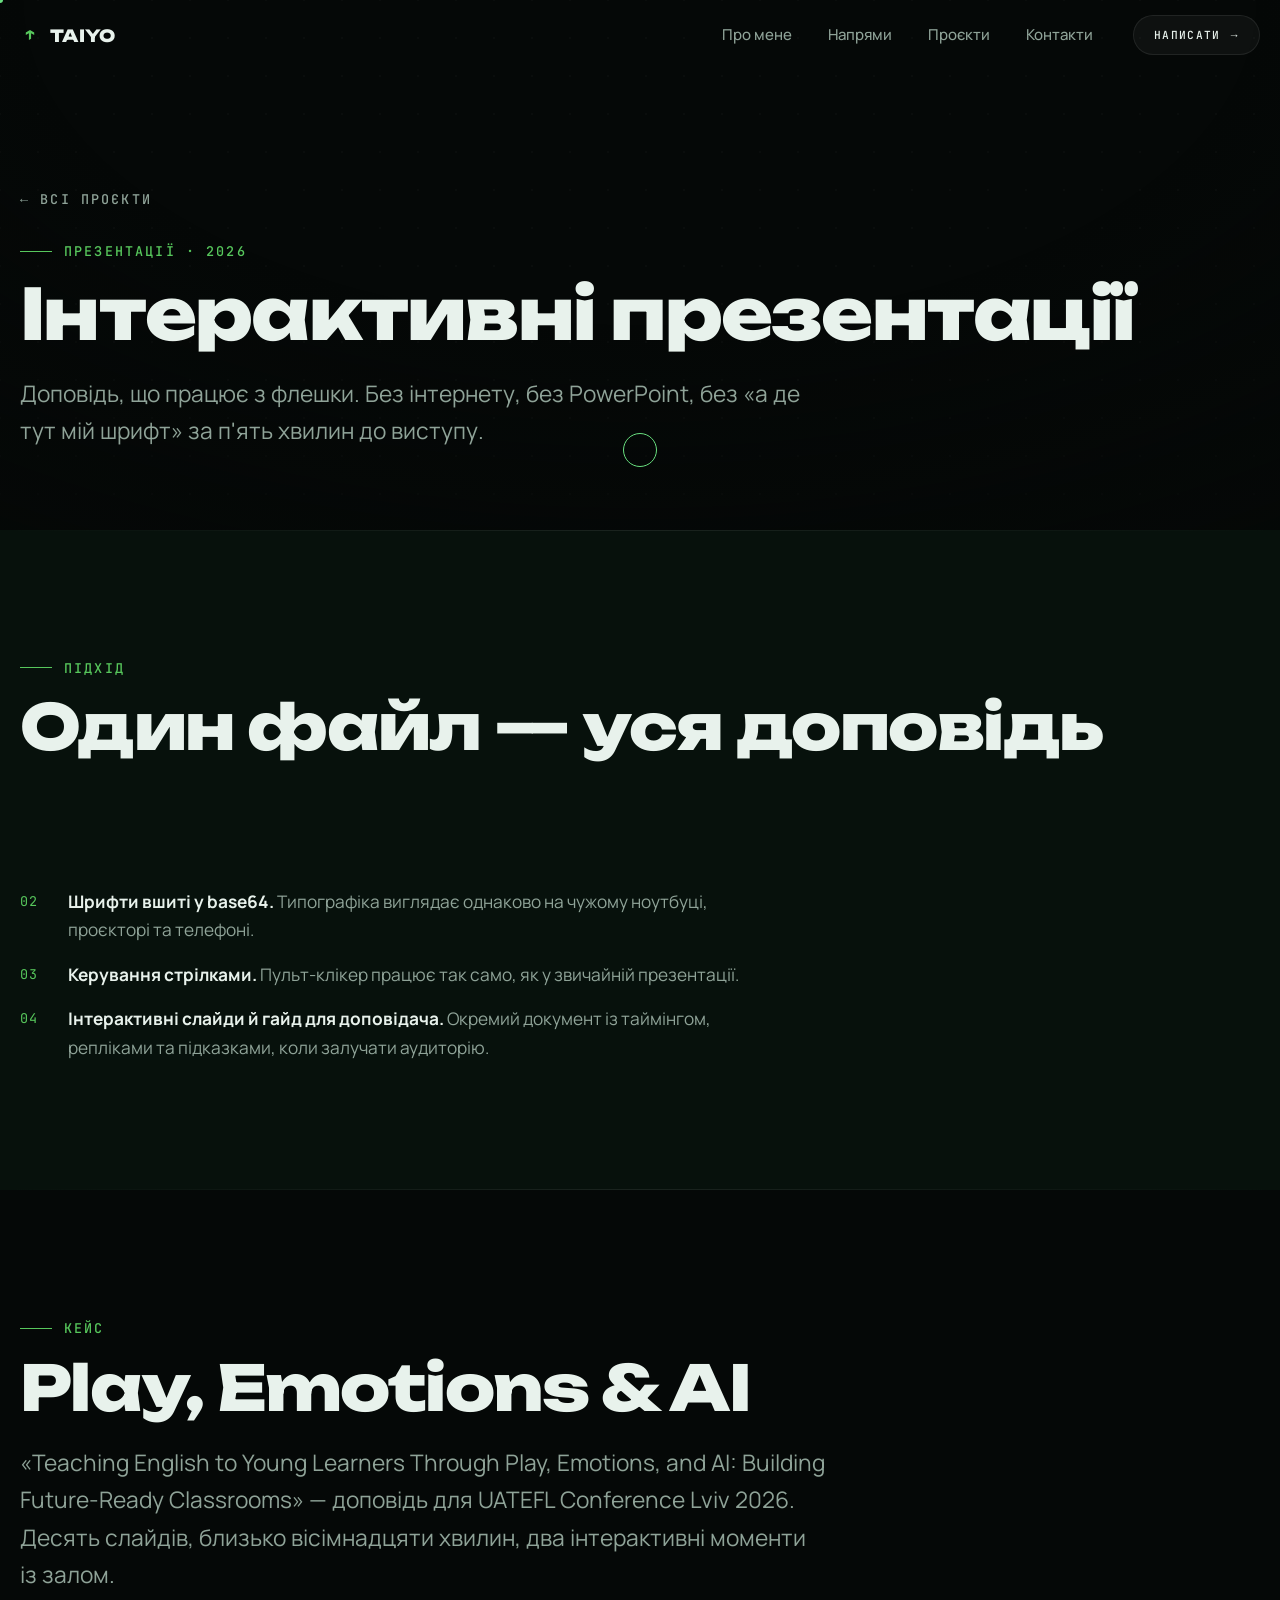
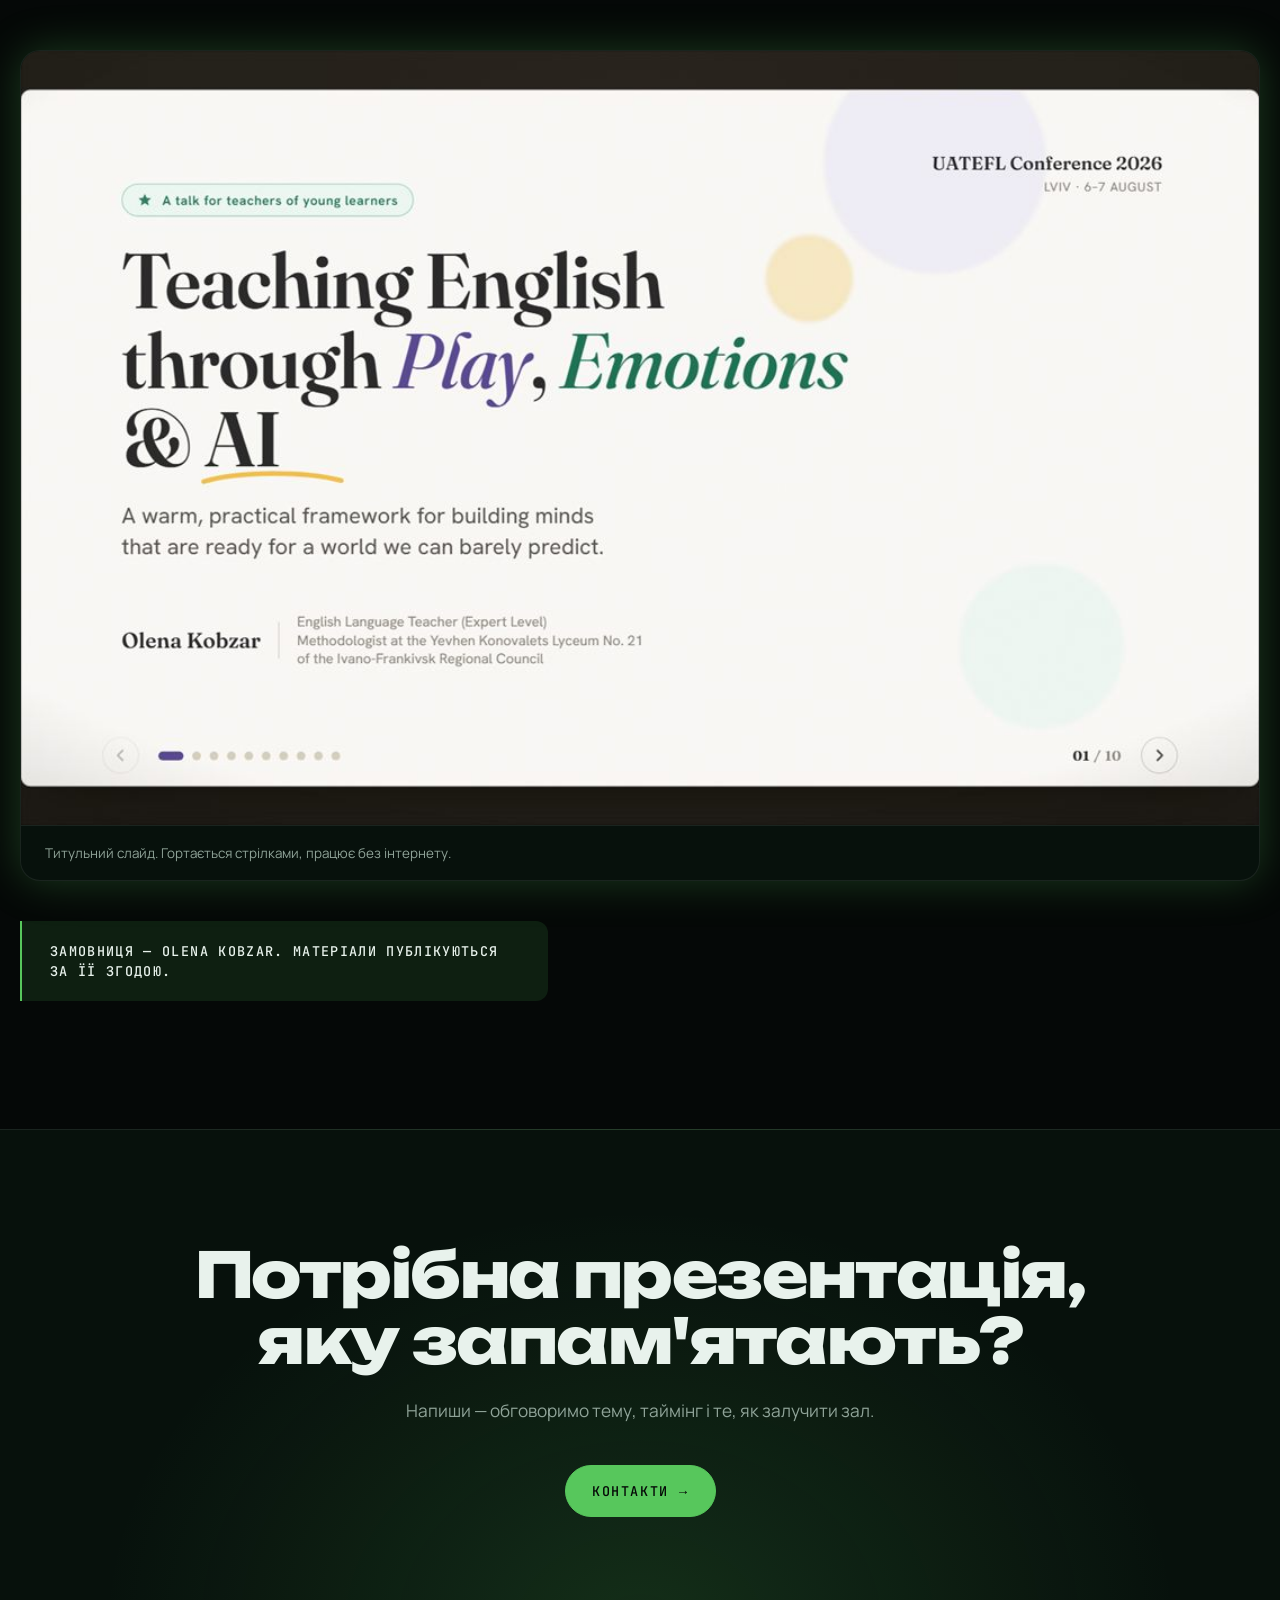
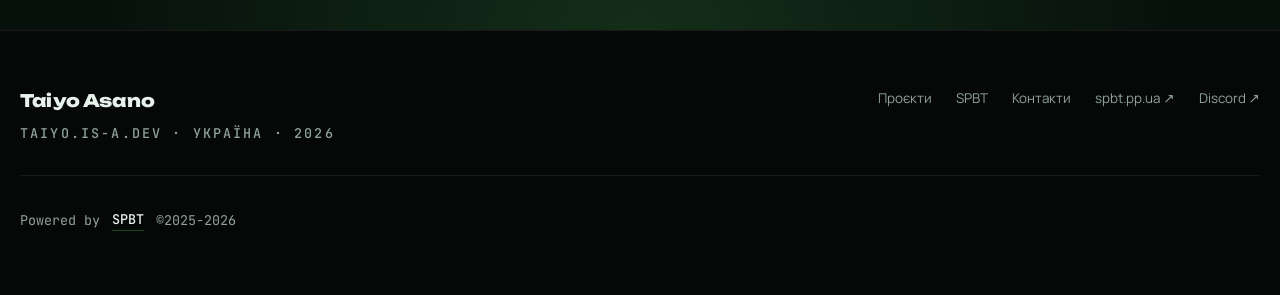
==== commit 37525b32: "feat: SPBT branding — shared footer and bridge section Футер на всіх чотирьох сторінках замінено на " ====
--- a/decks/index.html
+++ b/decks/index.html
@@ -120,9 +120,20 @@
 
 <footer class="footer">
   <div class="u-container footer__inner">
-    <p><strong>Taiyo Asano</strong> · taiyo.is-a.dev</p>
-    <p class="u-mono u-muted">2026</p>
-    <p class="u-muted footer__note">Хоститься на GitHub Pages. Домен від is-a.dev.</p>
+    <div class="footer__brand">
+      <p><strong>Taiyo Asano</strong></p>
+      <p class="footer__meta u-mono">taiyo.is-a.dev · Україна · 2026</p>
+    </div>
+    <nav class="footer__nav" aria-label="Навігація у футері">
+      <a href="/#work">Проєкти</a>
+      <a href="/#spbt">SPBT</a>
+      <a href="/#contact">Контакти</a>
+      <a href="https://spbt.pp.ua" target="_blank" rel="noopener">spbt.pp.ua <span aria-hidden="true">↗</span></a>
+      <a href="https://discord.com/invite/b8QpW8W6fR" target="_blank" rel="noopener">Discord <span aria-hidden="true">↗</span></a>
+    </nav>
+    <p class="footer__powered">
+      Powered by <a href="https://spbt.pp.ua" target="_blank" rel="noopener">SPBT</a> <span>&copy;2025-2026</span>
+    </p>
   </div>
 </footer>
 </body>
--- a/assets/css/layout.css
+++ b/assets/css/layout.css
@@ -270,19 +270,64 @@
 /* ═══ Footer ═════════════════════════════════════════════════════════════ */
 .footer{
   border-top:1px solid var(--border);
-  padding:calc(var(--space)*6) 0 calc(var(--space)*8);
+  padding:calc(var(--space)*7) 0 calc(var(--space)*8);
 }
 .footer__inner{
+  display:grid;
+  grid-template-columns:1fr auto;
+  align-items:start;
+  gap:calc(var(--space)*4) calc(var(--space)*6);
+}
+.footer__inner p{margin:0;}
+
+.footer__brand{display:flex;flex-direction:column;gap:calc(var(--space)*1);}
+.footer__brand strong{font-family:var(--font-display);letter-spacing:.01em;}
+.footer__meta{font-size:var(--step--1);color:var(--muted);}
+
+.footer__nav{
   display:flex;
   flex-wrap:wrap;
-  align-items:baseline;
-  gap:calc(var(--space)*2) calc(var(--space)*4);
-}
-.footer__inner p{margin:0;}
-.footer__note{
-  flex:1 1 100%;
+  justify-content:flex-end;
+  gap:calc(var(--space)*1) calc(var(--space)*3);
+}
+.footer__nav a{
   font-size:var(--step--1);
   color:var(--muted);
+  text-decoration:none;
+  transition:color .22s var(--ease);
+}
+.footer__nav a:hover,
+.footer__nav a:focus-visible{color:var(--text);}
+
+/* Powered-by strip — spans the full width under the grid. */
+.footer__powered{
+  grid-column:1/-1;
+  display:flex;
+  flex-wrap:wrap;
+  align-items:center;
+  gap:calc(var(--space)*1.5);
+  padding-top:calc(var(--space)*4);
+  border-top:1px solid var(--border);
+  font-family:var(--font-mono);
+  font-size:var(--step--1);
+  color:var(--muted);
+}
+.footer__powered a{
+  color:var(--text);
+  font-weight:700;
+  text-decoration:none;
+  border-bottom:1px solid var(--green-line);
+  transition:color .22s var(--ease),border-color .22s var(--ease);
+}
+.footer__powered a:hover,
+.footer__powered a:focus-visible{
+  color:var(--green-hi);
+  border-bottom-color:var(--green-hi);
+}
+
+@media (max-width:640px){
+  .footer__inner{grid-template-columns:1fr;}
+  .footer__nav{justify-content:flex-start;}
 }
 
 /* ═══ Case-page header ═══════════════════════════════════════════════════ */
--- a/assets/css/components.css
+++ b/assets/css/components.css
@@ -529,3 +529,39 @@
   .module{padding-left:calc(var(--space)*4);}
   .tile{padding:calc(var(--space)*3);gap:calc(var(--space)*.5) calc(var(--space)*2);}
 }
+
+/* ═══ SPBT bridge ════════════════════════════════════════════════════════ */
+.spbt{
+  position:relative;
+  display:grid;
+  grid-template-columns:1fr auto;
+  align-items:center;
+  gap:calc(var(--space)*4) calc(var(--space)*8);
+  padding:calc(var(--space)*7);
+  border:1px solid var(--border);
+  border-radius:var(--radius);
+  background:var(--surface);
+  overflow:hidden;
+}
+.spbt::before{
+  content:'';
+  position:absolute;
+  inset:0 auto 0 0;
+  width:3px;
+  background:linear-gradient(180deg,var(--green),var(--green-hi));
+  box-shadow:var(--glow-sm);
+}
+.spbt__copy{display:flex;flex-direction:column;gap:calc(var(--space)*2);max-width:62ch;}
+.spbt__copy p{margin:0;color:var(--muted);}
+.spbt__title{
+  font-size:var(--step-2);
+  margin:0;
+  text-wrap:balance;
+}
+.spbt__copy .chips{margin-top:calc(var(--space)*1);}
+.spbt__cta{display:flex;justify-content:flex-end;}
+
+@media (max-width:900px){
+  .spbt{grid-template-columns:1fr;padding:calc(var(--space)*5);}
+  .spbt__cta{justify-content:flex-start;}
+}
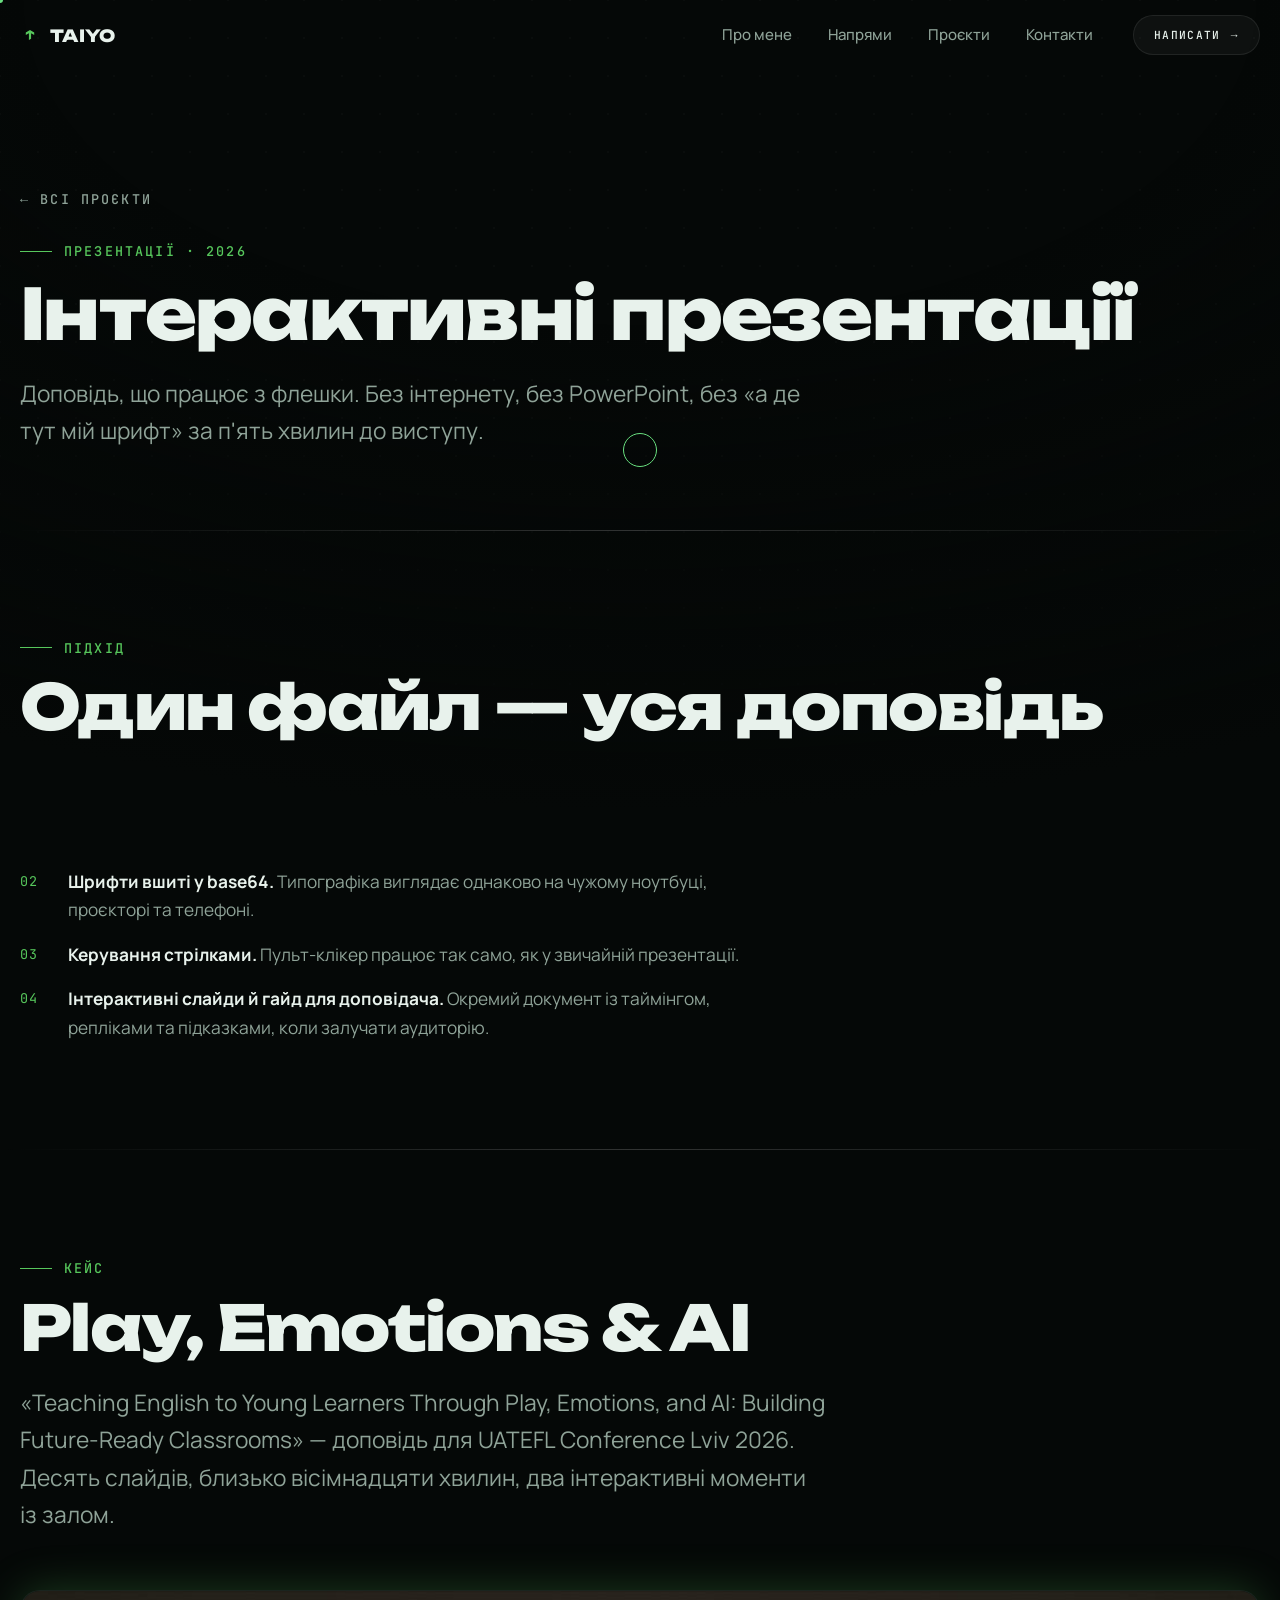
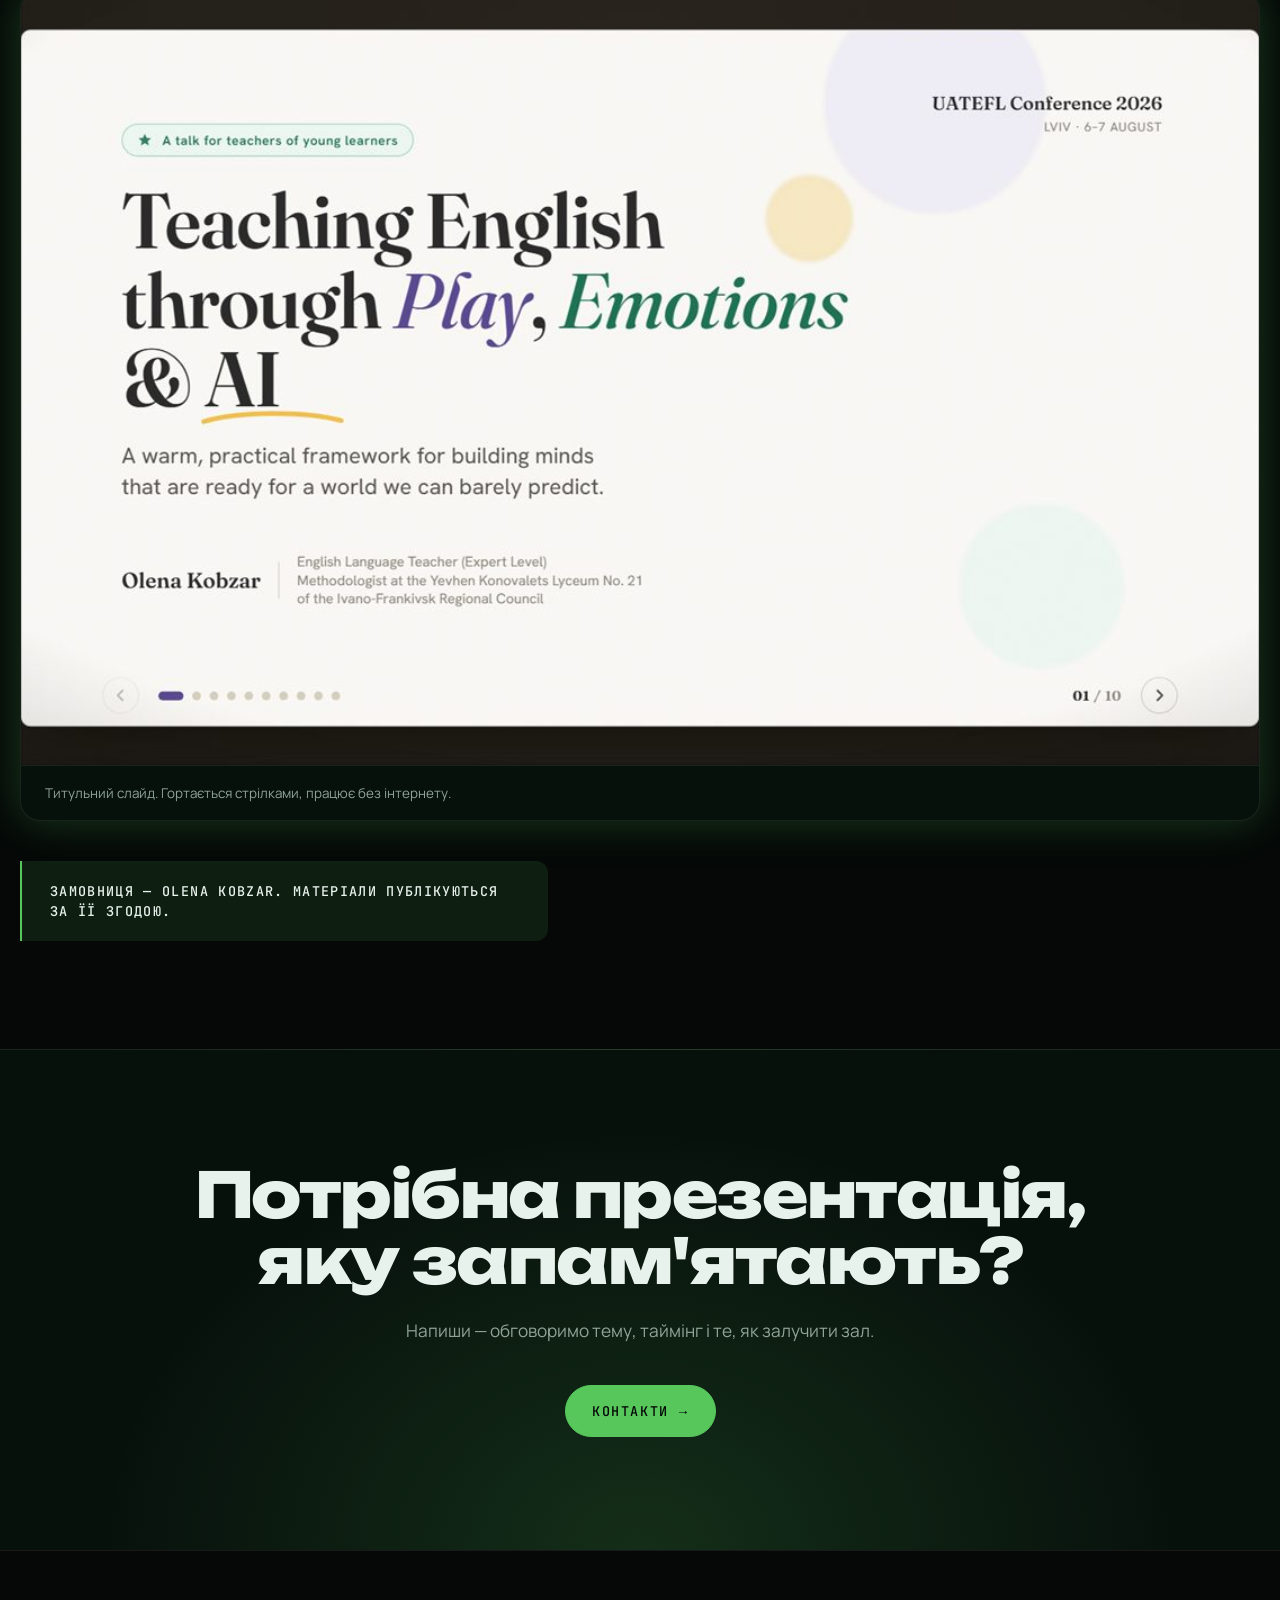
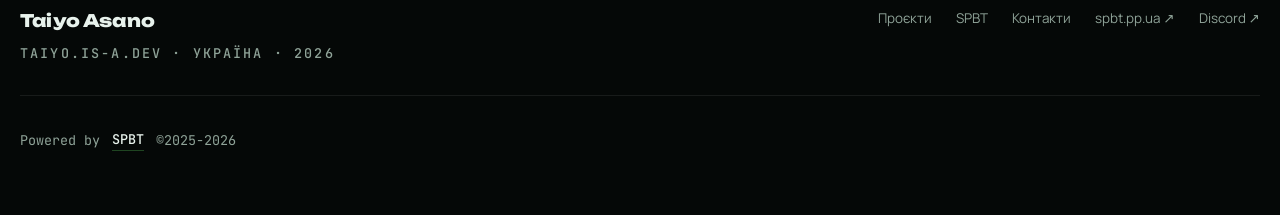
==== commit 10d122f0: "fix: one gesture one slide, and repair the case pages I broke РЕГРЕСІЯ, яку внесли попередні два ком" ====
--- a/decks/index.html
+++ b/decks/index.html
@@ -48,7 +48,7 @@
     <nav class="nav__links" data-menu aria-label="Основна навігація">
       <a href="/#about" data-page-link>Про мене</a>
       <a href="/#skills" data-page-link>Напрями</a>
-      <a href="/#work" data-page-link>Проєкти</a>
+      <a href="/#projects" data-page-link>Проєкти</a>
       <a href="/#contact" data-page-link>Контакти</a>
     </nav>
     <a class="btn btn--sm" data-magnetic href="/#contact" data-page-link>Написати <span aria-hidden="true">→</span></a>
@@ -125,7 +125,7 @@
       <p class="footer__meta u-mono">taiyo.is-a.dev · Україна · 2026</p>
     </div>
     <nav class="footer__nav" aria-label="Навігація у футері">
-      <a href="/#work">Проєкти</a>
+      <a href="/#projects">Проєкти</a>
       <a href="/#spbt">SPBT</a>
       <a href="/#contact">Контакти</a>
       <a href="https://spbt.pp.ua" target="_blank" rel="noopener">spbt.pp.ua <span aria-hidden="true">↗</span></a>
--- a/assets/css/base.css
+++ b/assets/css/base.css
@@ -54,11 +54,31 @@
   color-scheme:dark;
 }
 
+/* ─── Phone display scale ───────────────────────────────────────────────────
+   The clamp *floors* were not the binding term — at 320px the fluid middle
+   already computes ~33px for --step-4 and ~35px for --step-3, so lowering the
+   floors would have changed almost nothing. The slope is what has to come
+   down. Unbounded 800 at -.025em tracking fits roughly 7.5 glyphs per line in
+   a 265px measure, which is why an h2 like "Один розробник — увесь шлях
+   проєкту" wrapped to five lines. Scoped below 620px so every desktop size
+   stays byte-identical. */
+@media (max-width:620px){
+  :root{
+    --step-3:clamp(1.7rem,1.05rem + 3.4vw,4rem);
+    --step-4:clamp(1.75rem,.95rem + 4.1vw,4.4rem);
+  }
+}
+
 /* ─── Reset ─────────────────────────────────────────────────────────────── */
 *,*::before,*::after{box-sizing:border-box;}
 
 html{
   scroll-behavior:smooth;
+  /* Keeps an anchored heading clear of the fixed nav on the ordinary long
+     pages (/tano/, /ftl/, /decks/), whose anchors land top-aligned. On the
+     slide page it is zeroed again (`html.slides` in layout.css) — there every
+     target is a viewport-height box that centres its own content, so this
+     padding would only push all of them down by its own value. */
   scroll-padding-top:calc(var(--nav-h) + var(--space)*2);
   -webkit-text-size-adjust:100%;
 }
@@ -139,13 +159,31 @@
 
 .u-muted{color:var(--muted);}
 
+/* Акцентний рядок заголовка — градієнт по літерах.
+   Раніше тут було -webkit-text-stroke, і воно розсипалось: заголовки
+   успадковують letter-spacing:-.025em, що для залитого тексту непомітно
+   (заливки зливаються в одну форму), але в обведенні кожен край стає видимою
+   лінією — і злиплі гліфи Unbounded 800 перетворювались на клубок.
+   Градієнт дає обʼєм без жодних контурів, тому проблема зникає разом зі
+   стежкою. Ім'я класу лишаємо: воно вже стоїть у розмітці всіх сторінок. */
 .u-outline{
+  background:linear-gradient(96deg,var(--green) 0%,var(--green-hi) 46%,var(--green) 100%);
+  background-size:220% 100%;
+  -webkit-background-clip:text;
+  background-clip:text;
   color:transparent;
-  -webkit-text-stroke:1.6px var(--green);
-  paint-order:stroke fill;
-}
-@supports not (-webkit-text-stroke:1px red){
-  .u-outline{color:var(--green);}
+}
+/* Старі рухи браузера без background-clip:text показали б порожнє місце. */
+@supports not ((-webkit-background-clip:text) or (background-clip:text)){
+  .u-outline{background:none;color:var(--green);}
+}
+/* Повільний зсув градієнта — літери «дихають». Тільки коли анімації дозволені. */
+@media (prefers-reduced-motion:no-preference){
+  .u-outline{animation:u-outline-drift 9s var(--ease-io) infinite alternate;}
+}
+@keyframes u-outline-drift{
+  from{background-position:0% 50%;}
+  to{background-position:100% 50%;}
 }
 
 .u-lead{
--- a/assets/css/layout.css
+++ b/assets/css/layout.css
@@ -112,6 +112,84 @@
 }
 .nav__logo svg{width:20px;height:20px;color:var(--green);transition:transform .5s var(--ease);}
 .nav__logo:hover svg{transform:translateY(-3px) rotate(-8deg);}
+/* Replaced content in a non-wrapping flex row resolves min-width to 0, so the
+   mark was the first thing sacrificed when the bar ran out of room — measured
+   width 0px on the case pages at 320px. It must never shrink. */
+.nav__logo,
+.nav__logo svg{flex:none;}
+
+/* Icon-only mark: no wordmark, so the bar stays quiet and the glyph reads
+   as a button rather than a title. */
+.nav__logo--icon{
+  gap:0;
+  margin-right:calc(var(--space)*1);
+  padding:calc(var(--space)*1);
+  border-radius:12px;
+  border:1px solid transparent;
+  transition:border-color .3s var(--ease),background .3s var(--ease);
+}
+.nav__logo--icon svg{width:24px;height:24px;}
+.nav__logo--icon:hover{border-color:var(--green-line);background:var(--green-soft);}
+
+.nav__who{
+  margin-right:auto;
+  font-size:var(--step--1);
+  font-weight:500;
+  letter-spacing:.15em;
+  text-transform:uppercase;
+  color:var(--muted);
+  transition:color .3s var(--ease);
+  white-space:nowrap;
+}
+.nav__who:hover,
+.nav__who[aria-current="true"]{color:var(--text);}
+
+/* ── Language pill ──────────────────────────────────────────────────────
+   Two labels in a capsule with a slider behind the active one. The slider
+   is a sibling, positioned by :has() so no JS is needed; browsers without
+   :has() simply show the active label brighter, which is still correct. */
+.lang{
+  position:relative;
+  display:inline-flex;
+  align-items:center;
+  padding:3px;
+  border:1px solid var(--border);
+  border-radius:999px;
+  background:var(--surface);
+}
+.lang__opt{
+  position:relative;
+  z-index:1;
+  padding:calc(var(--space)*.75) calc(var(--space)*1.75);
+  border-radius:999px;
+  font-family:var(--font-mono);
+  font-size:.72rem;
+  font-weight:500;
+  letter-spacing:.1em;
+  color:var(--muted);
+  transition:color .3s var(--ease);
+}
+.lang__opt.is-on{color:var(--text);}
+.lang__opt--soon{cursor:not-allowed;opacity:.45;}
+.lang__opt--soon:hover{color:var(--muted);}
+
+.lang__slider{
+  position:absolute;
+  top:3px;
+  bottom:3px;
+  left:3px;
+  width:calc(50% - 3px);
+  border-radius:999px;
+  background:var(--green-soft);
+  border:1px solid var(--green-line);
+  transition:transform .42s var(--ease);
+}
+/* The English page adds .lang--en on the capsule and the slider moves over.
+   A plain class, not :has() — one attribute in the markup beats a selector
+   that has to guess which of two different element types came last. */
+.lang--en .lang__slider{transform:translateX(100%);}
+
+.nav__cta{white-space:nowrap;}
 
 .nav__links{
   position:relative;
@@ -173,7 +251,12 @@
   display:flex;
   flex-direction:column;
   justify-content:center;
-  padding:calc(var(--nav-h) + var(--space)*8) 0 calc(var(--space)*10);
+  /* Symmetric on purpose. `justify-content:center` centres inside the content
+     box, so an asymmetric padding-block displaces the content by half the
+     difference — the old 136px/80px left the hero 28px low, the one slide that
+     did not reach 0 when scroll-padding was zeroed. The top value still clears
+     the fixed nav. */
+  padding:calc(var(--nav-h) + var(--space)*8) 0;
 }
 .hero__inner{
   display:grid;
@@ -246,25 +329,91 @@
 .section{
   position:relative;
   padding:calc(var(--space)*16) 0;
-}
-.section--soft{background:var(--bg-soft);}
+  /* Second declaration on purpose — a browser without svh keeps the 256px
+     above. A fixed 256px of padding inside a `min-height:100svh` slide made
+     #ftl 821px tall in an 800px viewport: min-height stopped governing, the
+     slide outgrew the screen, and every slide after it landed on a fractional
+     snap position. Capping against the viewport keeps each one exactly one
+     screen tall. */
+  padding-block:min(calc(var(--space)*16),12svh);
+}
+/* Every slide keeps the page background, so the pointer-reactive dot lattice
+   (a fixed canvas painted behind everything) stays visible on all of them.
+   An opaque tint here would cover that canvas — which is exactly why the
+   former green sections looked dead under the cursor. Separation is carried
+   by a hairline instead of a fill. */
 .section--soft::before,
 .section--soft::after{
   content:'';
   position:absolute;
   left:0;right:0;
   height:1px;
-  background:linear-gradient(90deg,transparent,var(--border),transparent);
+  background:linear-gradient(90deg,transparent,var(--border-hi),transparent);
 }
 .section--soft::before{top:0;}
 .section--soft::after{bottom:0;}
 
-.section__title{margin-bottom:calc(var(--space)*7);max-width:20ch;}
+/* `min(20ch,100%)` — at phone display sizes 20ch is ~700px, so the bare cap
+   was inert there and misleading to read. */
+.section__title{margin-bottom:calc(var(--space)*7);max-width:min(20ch,100%);}
 .section__lead{
   font-size:var(--step-1);
   color:var(--muted);
   max-width:60ch;
   margin:calc(var(--space)*-4) 0 calc(var(--space)*7);
+}
+
+/* ═══ Slides ═════════════════════════════════════════════════════════════
+   Native scroll-snap, never a wheel handler — keyboard, trackpad, scrollbar,
+   find-in-page and screen readers keep working.
+
+   `mandatory` + `scroll-snap-stop:always` is what makes a small flick throw
+   you all the way to the next slide and makes stopping between two slides
+   impossible. `always` also caps one gesture at one slide, so a hard fling
+   cannot skip three.
+
+   The catch: with `mandatory`, content taller than the viewport can become
+   unreachable. Guarded two ways — height stays a floor (`min-height`, never
+   fixed), and the whole thing only engages when the viewport is tall enough
+   to hold a slide. Short or narrow screens fall back to `proximity`, where
+   the browser assists but never traps. */
+@media (prefers-reduced-motion:no-preference){
+  html.slides{scroll-snap-type:y proximity;}
+}
+/* Scoped to `html.slides`, and the breakpoint matches the one that releases
+   `min-height:100svh` below. They used to disagree — snapping engaged at
+   760px while full-height slides stopped at 900px, so 760-900px tablets got
+   hard one-slide-per-gesture snapping on sections sized to their content,
+   which is the trap the guard above exists to avoid. */
+@media (prefers-reduced-motion:no-preference) and (min-width:901px) and (min-height:600px){
+  html.slides{
+    scroll-snap-type:y mandatory;
+    /* Zeroed on purpose. `scroll-snap-align:start` honours scroll-padding, so
+       an 88px padding parked every slide 88px down the viewport — and because
+       each slide centres its own content, the content moved down by the full
+       88px too. Measured: exactly +88px off-centre on every slide. Slides are
+       viewport-height with centred content, so no padding is wanted here. */
+    scroll-padding-top:0;
+  }
+  .snap{scroll-snap-stop:always;}
+
+  /* The footer is not a slide, but with `mandatory` it still needs a snap
+     point or it becomes unreachable: the scroller refuses to leave the last
+     slide's snap position and the footer stays parked just below the fold.
+     Measured before this rule: footer top sat exactly at the viewport bottom
+     with 266px of scroll range that could not be used. `end` lets it come up
+     flush against the bottom edge without giving it a slide's height. */
+  .slides .footer{scroll-snap-align:end;}
+}
+.snap{
+  scroll-snap-align:start;
+  min-height:100svh;
+  display:flex;
+  flex-direction:column;
+  justify-content:center;
+}
+@supports not (height:100svh){
+  .snap{min-height:100vh;}
 }
 
 /* ═══ Footer ═════════════════════════════════════════════════════════════ */
@@ -360,15 +509,32 @@
 
 /* ═══ Responsive ═════════════════════════════════════════════════════════ */
 @media (max-width:1040px){
-  .hero__inner{grid-template-columns:1fr;gap:calc(var(--space)*6);}
+  /* `minmax(0,1fr)`, not bare `1fr`. Bare `1fr` means `minmax(auto,1fr)`, and
+     the auto floor is min-content — one unbreakable word ("запускається.")
+     could stretch the column past its container. `overflow-wrap:break-word`
+     stops the visible clip but, unlike `anywhere`, does not reduce min-content
+     contribution, so the column could still grow. */
+  .hero__inner{grid-template-columns:minmax(0,1fr);gap:calc(var(--space)*6);}
   .hero__visual{max-width:440px;}
 }
 
+/* ═══ Phones and small tablets ═══════════════════════════════════════════
+   The old rules here served a burger menu that no longer exists: they hid the
+   nav's button and turned `.nav__links` into a drop-down panel. Both elements
+   are gone, and one of those rules was actively harmful — `.nav__inner > .btn
+   {display:none}` swallowed the new "Контакти" button, so a phone visitor had
+   no way to reach contacts from the bar at all (measured: height 0 at 320,
+   390 and 430). The bar is four small items now and fits without hiding any
+   of them. */
 @media (max-width:900px){
-  :root{--nav-h:64px;}
+  :root{--nav-h:60px;}
+
+  /* The case pages still ship `.nav__links` + `.nav__burger` and site.js still
+     binds to them — only index.html uses the slim bar. Deleting these rules
+     left those three pages with four inline links in a 280px bar and a burger
+     stuck at display:none, so the drawer could never open. Restored, and they
+     only bite where that markup exists. */
   .nav__burger{display:grid;}
-  .nav__inner > .btn{display:none;}
-
   .nav__links{
     position:fixed;
     inset:var(--nav-h) 0 auto 0;
@@ -389,13 +555,79 @@
   .nav__links a{padding:calc(var(--space)*2);border-radius:var(--radius-sm);font-size:1.05rem;}
   .nav__pill{display:none;}
 
-  .section{padding:calc(var(--space)*11) 0;}
-  .hero{min-height:auto;padding-top:calc(var(--nav-h) + var(--space)*10);}
+  /* Bigger hit areas without moving any text: these are bare inline links,
+     measured ~110x18 and ~60x20, well under a comfortable touch target. */
+  .nav__who{display:inline-flex;align-items:center;min-height:44px;}
+  .footer__nav a,
+  .footer__powered a{display:inline-flex;align-items:center;min-height:44px;}
+  .footer__nav{gap:0 calc(var(--space)*3);}
+
+  .nav__inner{gap:calc(var(--space)*1.5);}
+  .nav__who{
+    /* Keeps its full label while there is room; the letter-spacing is what
+       makes it wide, so that goes first. */
+    letter-spacing:.08em;
+    font-size:.68rem;
+  }
+  .nav__cta{padding:calc(var(--space)*1.25) calc(var(--space)*2.25);}
+  .lang__opt{padding:calc(var(--space)*.75) calc(var(--space)*1.25);font-size:.66rem;}
+
+  /* Slides stop being forced to a full viewport. On a phone the content is
+     usually taller than the screen anyway, so demanding 100svh only added
+     dead space above and below; letting sections size to their content is
+     what makes the page read tightly. Snapping is already `proximity` here,
+     so nothing needs a fixed height to work. */
+  .snap,
+  .pjslide{min-height:0;}
+  .section{padding:calc(var(--space)*9) 0;}
+  .hero{
+    min-height:0;
+    padding:calc(var(--nav-h) + var(--space)*7) 0 calc(var(--space)*8);
+  }
   .hero__scroll{display:none;}
   .case{padding-top:calc(var(--nav-h) + var(--space)*9);}
-}
-
-@media (max-width:560px){
-  .hero__tags{font-size:.62rem;gap:calc(var(--space)*1.25);}
+
+  .section__title{margin-bottom:calc(var(--space)*4);}
+  .section__lead{margin:calc(var(--space)*-2) 0 calc(var(--space)*4);}
+}
+
+@media (max-width:620px){
+  .nav__who{
+    font-size:.62rem;
+    letter-spacing:.06em;
+  }
+  /* Was .62rem — 9.9px on every phone, because it is a fixed rem with no fluid
+     term. This is a readable floor, not a decorative one. */
+  .hero__tags{font-size:.72rem;gap:calc(var(--space)*1.25);}
   .hero__tags li{gap:calc(var(--space)*1.25);}
-}
+  .footer__nav{gap:calc(var(--space)*1) calc(var(--space)*2);}
+}
+
+@media (max-width:520px){
+  /* The case pages carry a secondary external button beside a wordmark logo
+     AND a 44px burger; at 320px the three cannot share the bar. index.html's
+     "Контакти" is the only actionable item in its bar, so it is exempt by
+     class — the old blanket `.nav__inner > .btn{display:none}` is precisely
+     what made it vanish. */
+  .nav__inner > .btn:not(.nav__cta){display:none;}
+}
+
+@media (max-width:400px){
+  /* Below this the bar cannot hold the wordmark honestly. The logo already
+     links home and the pill plus CTA are the two things a visitor needs. */
+  .nav__who{display:none;}
+  .nav__logo--icon{margin-right:auto;}
+
+  /* At 320px the display size put "запускається." at ~323px inside a 280px
+     column — a single word wider than its container, which pushed the whole
+     page 18px sideways. Unbounded has no narrow variant, so the size has to
+     come down; `overflow-wrap` is the guard so no future long word can do the
+     same thing again. */
+  .hero__title{font-size:clamp(1.5rem,7.4vw,2rem);}
+  .pj__title{font-size:clamp(1.7rem,8vw,2.2rem);}
+}
+
+/* Headline type must never be able to overflow its column. Applied at every
+   width: a long product name or a URL in a heading would otherwise widen the
+   page rather than wrap. */
+h1,h2,h3,.pj__title,.hero__title{overflow-wrap:break-word;}
--- a/assets/css/components.css
+++ b/assets/css/components.css
@@ -270,83 +270,123 @@
   grid-template-columns:repeat(auto-fit,minmax(250px,1fr));
   gap:calc(var(--space)*2.5);
 }
+/* Contact card. Three layers do the work on hover: a gradient rim that
+   fades in (`::before`), a green wash that rises from the bottom edge
+   (`::after`), and the icon inverting to solid green. Both layers sit
+   behind the content and are `pointer-events:none`, so nothing steals
+   the click from the link itself. */
 .tile{
   position:relative;
   display:grid;
   grid-template-columns:auto minmax(0,1fr);
-  gap:calc(var(--space)*.5) calc(var(--space)*2.5);
-  padding:calc(var(--space)*3.5) calc(var(--space)*6) calc(var(--space)*3.5) calc(var(--space)*3.5);
-  border:1px solid var(--border);
+  gap:calc(var(--space)*.75) calc(var(--space)*2.5);
+  padding:calc(var(--space)*4.5) calc(var(--space)*6) calc(var(--space)*4.5) calc(var(--space)*4);
   border-radius:var(--radius);
   background:var(--surface);
-  will-change:transform;
-  transition:border-color .4s var(--ease),background .4s var(--ease),
-             box-shadow .4s var(--ease);
-}
-.tile:hover{
-  border-color:var(--green-line);
-  background:var(--surface-hi);
+  overflow:hidden;
+  isolation:isolate;
+  transition:transform .45s var(--ease),box-shadow .45s var(--ease);
+}
+/* Rim: a gradient border drawn with two masked backgrounds, so it can be a
+   gradient instead of a flat 1px colour. */
+.tile::before{
+  content:'';
+  position:absolute;
+  inset:0;
+  border-radius:inherit;
+  padding:1px;
+  background:linear-gradient(150deg,var(--border-hi),transparent 42%,transparent 62%,var(--green-line));
+  /* Keyword, not a hex: the mask only needs to be opaque, and the palette
+     guard in tools/check.mjs rightly rejects any hex that is not a token. */
+  -webkit-mask:linear-gradient(black 0 0) content-box,linear-gradient(black 0 0);
+  mask:linear-gradient(black 0 0) content-box,linear-gradient(black 0 0);
+  -webkit-mask-composite:xor;
+  mask-composite:exclude;
+  transition:background .45s var(--ease);
+  pointer-events:none;
+  z-index:-1;
+}
+.tile::after{
+  content:'';
+  position:absolute;
+  inset:auto 0 0 0;
+  height:0;
+  background:linear-gradient(0deg,var(--green-soft),transparent);
+  transition:height .5s var(--ease);
+  pointer-events:none;
+  z-index:-1;
+}
+.tile:hover,
+.tile:focus-visible{
+  transform:translateY(-4px);
   box-shadow:var(--glow-sm);
 }
+.tile:hover::before,
+.tile:focus-visible::before{
+  background:linear-gradient(150deg,var(--green-hi),var(--green-line) 44%,transparent 66%,var(--green));
+}
+.tile:hover::after,
+.tile:focus-visible::after{height:100%;}
+
 .tile__icon{
   grid-row:1 / 3;
   display:grid;
   place-items:center;
-  width:44px;height:44px;
-  border-radius:12px;
+  width:52px;height:52px;
+  border-radius:14px;
   background:var(--green-soft);
-  color:var(--green);
-  transition:background .4s var(--ease),color .4s var(--ease);
-}
-.tile__icon svg{width:21px;height:21px;}
-.tile:hover .tile__icon{background:var(--green);color:var(--bg);}
-.tile__label{font-weight:700;align-self:end;line-height:1.3;}
-.tile__meta{grid-column:2;font-size:.85rem;align-self:start;line-height:1.4;}
+  border:1px solid var(--green-line);
+  color:var(--green-hi);
+  transition:background .4s var(--ease),color .4s var(--ease),
+             transform .5s var(--ease),border-color .4s var(--ease);
+}
+.tile__icon svg{width:23px;height:23px;}
+.tile:hover .tile__icon{
+  background:var(--green);
+  border-color:var(--green);
+  color:var(--bg);
+  transform:rotate(-6deg) scale(1.06);
+}
+.tile__label{
+  font-family:var(--font-display);
+  font-weight:600;
+  font-size:var(--step-0);
+  align-self:end;
+  line-height:1.25;
+  letter-spacing:-.01em;
+}
+.tile__meta{grid-column:2;font-size:.85rem;align-self:start;line-height:1.45;}
 .tile__arrow{
   position:absolute;
-  top:calc(var(--space)*3);
-  right:calc(var(--space)*3);
+  top:calc(var(--space)*3.5);
+  right:calc(var(--space)*3.5);
   color:var(--muted);
-  transition:transform .4s var(--ease),color .4s var(--ease);
-}
-.tile:hover .tile__arrow{transform:translate(3px,-3px);color:var(--green-hi);}
-
-/* ═══ Hero poly card ═════════════════════════════════════════════════════ */
-.poly-card{
+  transition:transform .45s var(--ease),color .45s var(--ease);
+}
+.tile:hover .tile__arrow{transform:translate(4px,-4px);color:var(--green-hi);}
+
+/* ═══ Hero glyph ═════════════════════════════════════════════════════════
+   No frame — the object floats on the page background. The wrapper exists
+   only to give the canvas a square box; every visual (depth, glow, motion)
+   is painted inside the canvas itself. A faint radial bloom behind it keeps
+   the dots from looking pasted onto flat black. */
+.glyph-card{
   position:relative;
   aspect-ratio:1;
-  border:1px solid var(--border);
-  border-radius:var(--radius);
-  background:
-    radial-gradient(120% 100% at 50% 0%,rgba(87,199,92,.10),transparent 62%),
-    var(--surface);
-  overflow:hidden;
-  box-shadow:var(--glow);
-  transform-style:preserve-3d;
-  will-change:transform;
-  transition:transform .5s var(--ease);
-}
-.poly-card::before{
+}
+/* `inset:0`, not a negative inset. A bloom that reached outside the card was
+   wider than the viewport on a phone and dragged the whole page 20px sideways
+   (measured at 390px: hiding this element alone took scrollWidth back to the
+   client width). Keeping it inside the box and letting the gradient fade
+   earlier gives the same halo with no geometry escaping. */
+.glyph-card::before{
   content:'';
   position:absolute;
   inset:0;
-  background-image:
-    linear-gradient(rgba(232,242,236,.045) 1px,transparent 1px),
-    linear-gradient(90deg,rgba(232,242,236,.045) 1px,transparent 1px);
-  background-size:48px 48px;
-  mask-image:radial-gradient(80% 80% at 50% 50%,black,transparent 78%);
-}
-#hero-poly{position:absolute;inset:0;width:100%;height:100%;}
-.poly-card__tag{
-  position:absolute;
-  color:var(--muted);
-  font-size:.6rem;
-  opacity:.8;
-}
-.poly-card__tag--tl{top:calc(var(--space)*2.5);left:calc(var(--space)*2.5);}
-.poly-card__tag--tr{top:calc(var(--space)*2.5);right:calc(var(--space)*2.5);}
-.poly-card__tag--bl{bottom:calc(var(--space)*2.5);left:calc(var(--space)*2.5);}
-.poly-card__tag--br{bottom:calc(var(--space)*2.5);right:calc(var(--space)*2.5);}
+  background:radial-gradient(closest-side,rgba(87,199,92,.16),transparent 78%);
+  pointer-events:none;
+}
+#hero-glyph{position:absolute;inset:0;width:100%;height:100%;}
 
 /* ═══ Module grid (TANO case) ════════════════════════════════════════════ */
 .modules{
@@ -527,8 +567,259 @@
 @media (max-width:560px){
   .card__body,.card--skill,.module,.pair{padding:calc(var(--space)*3);}
   .module{padding-left:calc(var(--space)*4);}
-  .tile{padding:calc(var(--space)*3);gap:calc(var(--space)*.5) calc(var(--space)*2);}
-}
+  /* The arrow is absolutely positioned 28px from the right edge, so a 24px
+     padding put it inside the text column with no gutter reserved — the email
+     tile cleared it by less than a pixel purely by luck of string length. */
+  .tile{
+    padding:calc(var(--space)*3);
+    padding-right:calc(var(--space)*7);
+    gap:calc(var(--space)*.5) calc(var(--space)*2);
+  }
+  /* The 230px floor exists to level a multi-column row. In one column it just
+     makes four cards the tallest thing on the page. */
+  .card--skill{min-height:0;}
+  /* The stamp was pinned to its clamp floor (95px per word, fixed gaps) while
+     the frame narrowed to ~264px, so it ran 1.5x wide and got sliced mid-word. */
+  .teaser__mark{
+    transform:rotate(-18deg) scale(1.05);
+    gap:calc(var(--space)*1) calc(var(--space)*2);
+  }
+  .teaser__mark i:nth-child(n+4){display:none;}
+}
+
+/* ═══ Horizontal project track ═══════════════════════════════════════════
+   Three panels that travel right-to-left while the page scrolls down.
+
+   How: the section is three viewports tall, a sticky stage holds the visible
+   window, and JS writes one number — `--p`, the 0→1 progress through the
+   section — which CSS turns into a translateX. Scrolling stays completely
+   native, so the scrollbar, keyboard, and find-in-page keep working; only the
+   painting is redirected sideways. Three zero-size anchors give scroll-snap
+   one stop per project.
+
+   The horizontal mode is opt-in: below 760px, or with reduced motion, the
+   panels simply stack vertically as ordinary slides. Pinning a viewport on a
+   phone is where this pattern usually turns into a trap. */
+.pjslide{
+  min-height:100svh;
+  display:flex;
+  flex-direction:column;
+  justify-content:center;
+  scroll-snap-align:start;
+}
+@supports not (height:100svh){
+  .pjslide{min-height:100vh;}
+}
+.pjtrack__anchor,
+.pjtrack__dots,
+.pjtrack__hint{display:none;}
+
+@media (prefers-reduced-motion:no-preference) and (min-width:760px){
+  .pjtrack{position:relative;height:300svh;}
+  /* The stage stays a block on purpose. As a flex container it would treat
+     the row as a flex item, and flex items shrink by default — `width:300%`
+     collapsed back to 100% and all three panels squeezed onto one screen.
+     Vertical centring lives on the panels instead. */
+  .pjtrack__stage{
+    position:sticky;
+    top:0;
+    height:100svh;
+    overflow:hidden;
+  }
+  .pjtrack__row{
+    /* Declared here with a safe default: JS overwrites it every frame, but
+       the track must render correctly before the script runs at all. */
+    --p:0;
+    display:flex;
+    width:300%;
+    height:100%;
+    transform:translate3d(calc(var(--p) * -66.6667%),0,0);
+    will-change:transform;
+  }
+  .pjslide{
+    flex:0 0 33.3333%;
+    width:33.3333%;
+    min-height:0;
+    height:100%;
+    scroll-snap-align:none;
+  }
+  /* Snap stops: one per panel, spaced a viewport apart down the section. */
+  .pjtrack__anchor{
+    display:block;
+    position:absolute;
+    left:0;
+    width:1px;
+    height:1px;
+    scroll-snap-align:start;
+  }
+  .pjtrack__anchor--1{top:0;}
+  .pjtrack__anchor--2{top:100svh;}
+  .pjtrack__anchor--3{top:200svh;}
+
+  .pjtrack__dots{
+    display:flex;
+    gap:calc(var(--space)*1.25);
+    position:absolute;
+    left:50%;
+    bottom:calc(var(--space)*5);
+    transform:translateX(-50%);
+  }
+  .pjtrack__dots span{
+    width:7px;height:7px;
+    border-radius:999px;
+    border:1px solid var(--border-hi);
+    transition:background .4s var(--ease),border-color .4s var(--ease),transform .4s var(--ease);
+  }
+  .pjtrack__dots span.is-on{
+    background:var(--green);
+    border-color:var(--green);
+    transform:scale(1.5);
+  }
+  .pjtrack__hint{
+    display:block;
+    position:absolute;
+    left:50%;
+    bottom:calc(var(--space)*10);
+    transform:translateX(-50%);
+    margin:0;
+    font-size:var(--step--1);
+    letter-spacing:.14em;
+    text-transform:uppercase;
+    color:var(--muted);
+    opacity:.55;
+    white-space:nowrap;
+  }
+}
+
+/* ═══ Project slide ══════════════════════════════════════════════════════
+   One project per slide, copy left and a visual right. Used by the three
+   projects that are mine — TANO, SPBT and this site — so they read as the
+   headline act, while everything else lives in the compact `.minor` list. */
+.pj__inner{
+  display:grid;
+  grid-template-columns:minmax(0,1.15fr) minmax(0,.85fr);
+  align-items:center;
+  gap:calc(var(--space)*4) calc(var(--space)*8);
+}
+.pj__copy{display:flex;flex-direction:column;gap:calc(var(--space)*2.5);}
+.pj__copy > *{margin:0;}
+.pj__title{
+  font-size:var(--step-3);
+  line-height:1;
+  letter-spacing:-.03em;
+}
+.pj__lead{font-size:var(--step-1);color:var(--muted);max-width:52ch;}
+.pj__lead strong{color:var(--text);}
+
+.pj__visual img{
+  width:100%;
+  border-radius:var(--radius);
+  border:1px solid var(--border);
+}
+/* Typographic stand-in for projects with no screenshot worth showing. */
+.pj__visual--type{
+  display:flex;
+  flex-direction:column;
+  align-items:center;
+  justify-content:center;
+  gap:calc(var(--space)*1.5);
+  aspect-ratio:4/3;
+  border-radius:var(--radius);
+  border:1px solid var(--border);
+  background:
+    radial-gradient(120% 100% at 50% 0%,var(--green-soft),transparent 64%),
+    var(--surface);
+}
+.pj__wordmark{
+  font-family:var(--font-display);
+  font-weight:800;
+  font-size:var(--step-2);
+  letter-spacing:-.03em;
+  background:linear-gradient(96deg,var(--green) 0%,var(--green-hi) 50%,var(--green) 100%);
+  -webkit-background-clip:text;
+  background-clip:text;
+  color:transparent;
+}
+@supports not ((-webkit-background-clip:text) or (background-clip:text)){
+  .pj__wordmark{background:none;color:var(--green);}
+}
+.pj__wordsub{font-size:var(--step--1);color:var(--muted);letter-spacing:.12em;}
+
+@media (max-width:900px){
+  .pj__inner{grid-template-columns:1fr;}
+  .pj__visual{order:-1;max-width:420px;}
+}
+
+/* ═══ Teaser (unreleased project) ════════════════════════════════════════
+   The screenshot is blurred and stamped from CSS, never baked into the file.
+   When the site launches, deleting `.teaser__mark` and one filter line is
+   the whole change — the original asset was never damaged. */
+.teaser{
+  display:grid;
+  grid-template-columns:minmax(0,1.1fr) minmax(0,.9fr);
+  align-items:center;
+  gap:calc(var(--space)*5);
+}
+.teaser__shot{
+  position:relative;
+  border-radius:var(--radius);
+  border:1px solid var(--border);
+  overflow:hidden;
+}
+.teaser__shot img{
+  display:block;
+  width:100%;
+  filter:blur(7px) saturate(.55) brightness(.62);
+  transform:scale(1.06);           /* hides the blur's soft edges */
+}
+.teaser__mark{
+  position:absolute;
+  inset:0;
+  display:flex;
+  flex-wrap:wrap;
+  align-content:center;
+  justify-content:center;
+  gap:calc(var(--space)*2) calc(var(--space)*4);
+  transform:rotate(-18deg) scale(1.35);
+  pointer-events:none;
+}
+.teaser__mark i{
+  font-family:var(--font-mono);
+  font-style:normal;
+  font-size:clamp(.9rem,2.2vw,1.5rem);
+  font-weight:500;
+  letter-spacing:.32em;
+  color:rgba(232,242,236,.16);
+  white-space:nowrap;
+}
+.teaser__copy{display:flex;flex-direction:column;gap:calc(var(--space)*2);}
+.teaser__copy p{margin:0;color:var(--muted);}
+.teaser__state{
+  font-size:var(--step--1);
+  letter-spacing:.14em;
+  text-transform:uppercase;
+  color:var(--green);
+}
+@media (max-width:900px){
+  .teaser{grid-template-columns:1fr;}
+}
+
+/* ═══ Minor work ═════════════════════════════════════════════════════════
+   Deliberately quieter than `.pj`: no images, no buttons, smaller type.
+   These are real skills, but they are not what the page is selling. */
+.minor{
+  display:grid;
+  grid-template-columns:repeat(auto-fit,minmax(min(260px,100%),1fr));
+  gap:calc(var(--space)*3);
+}
+.minor__item{
+  padding-left:calc(var(--space)*3);
+  border-left:1px solid var(--border);
+}
+.minor__item h3{font-size:var(--step-0);margin-bottom:calc(var(--space)*1.5);}
+/* Real prose, so it gets a prose size. `--step--1` is the label step and
+   rendered this at 12.2px on a phone — 32 characters to the line. */
+.minor__item p{margin:0;font-size:.94rem;color:var(--muted);line-height:1.7;}
 
 /* ═══ SPBT bridge ════════════════════════════════════════════════════════ */
 .spbt{
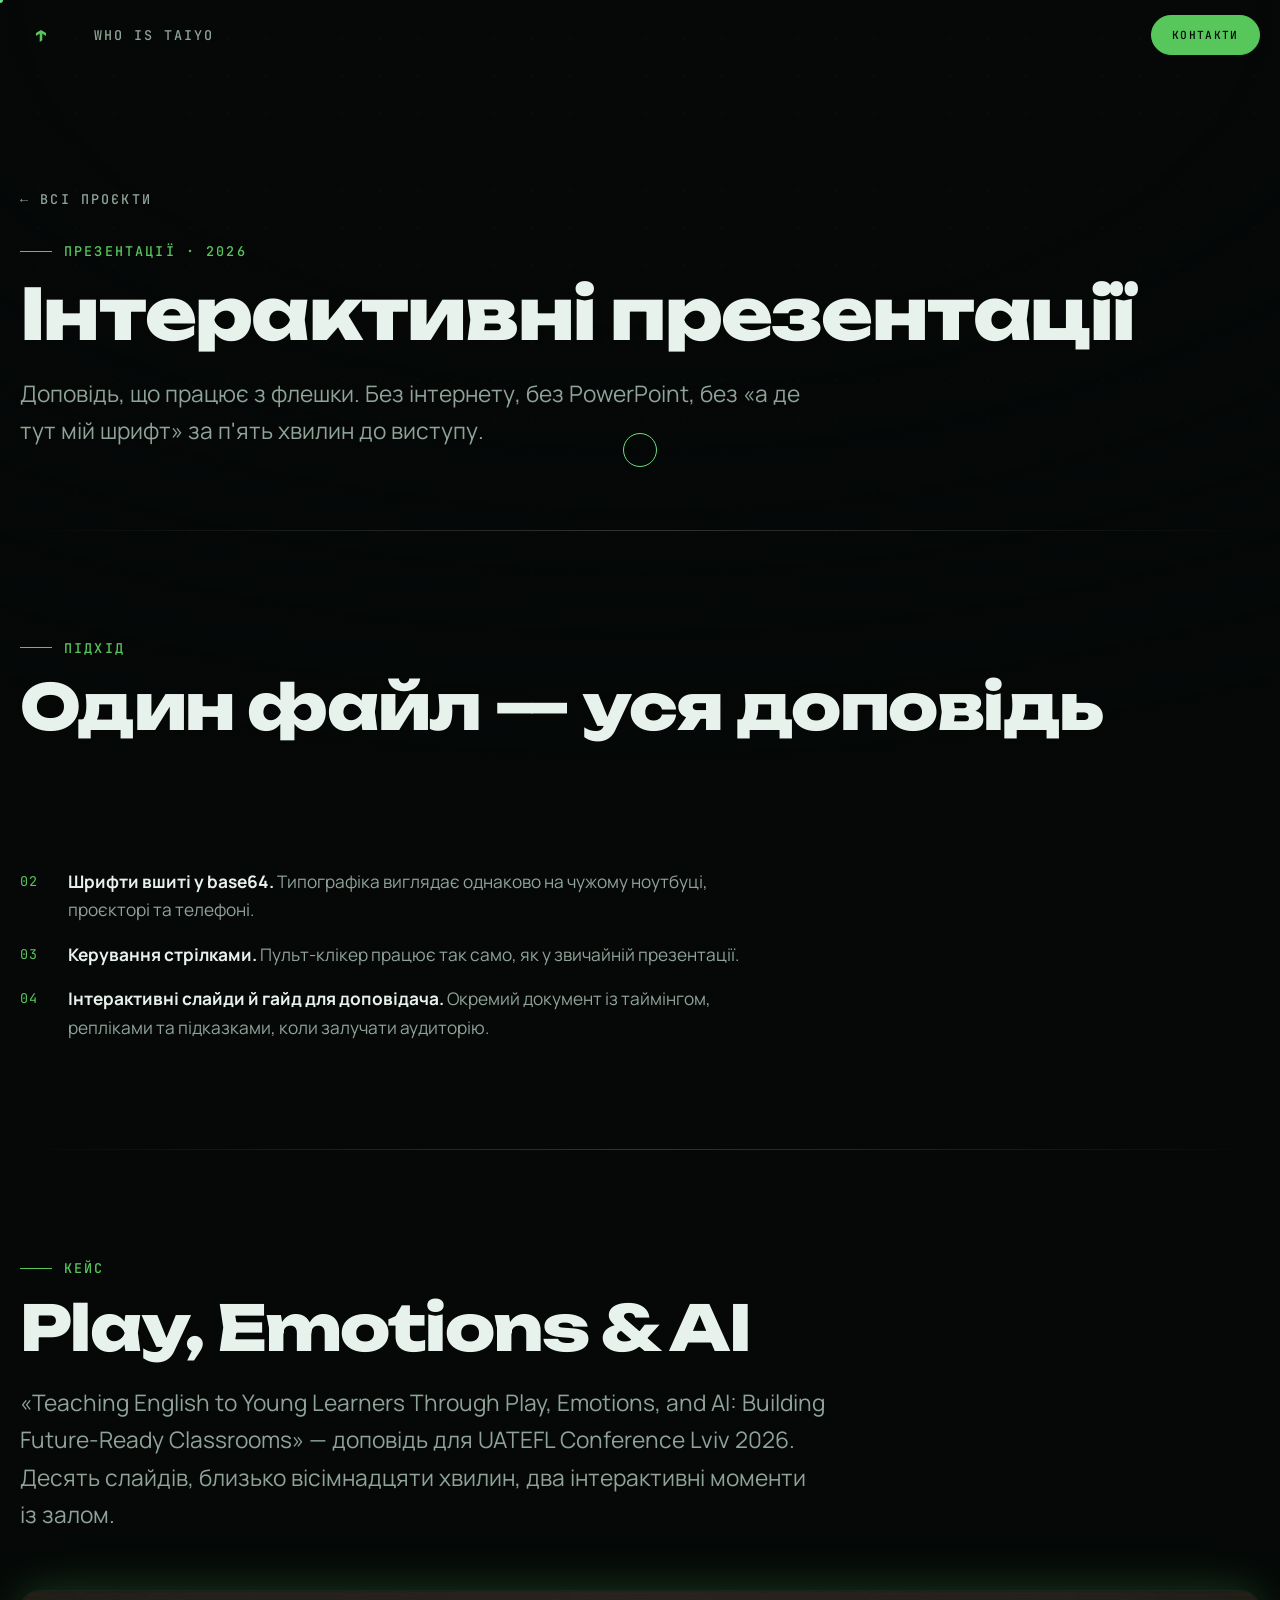
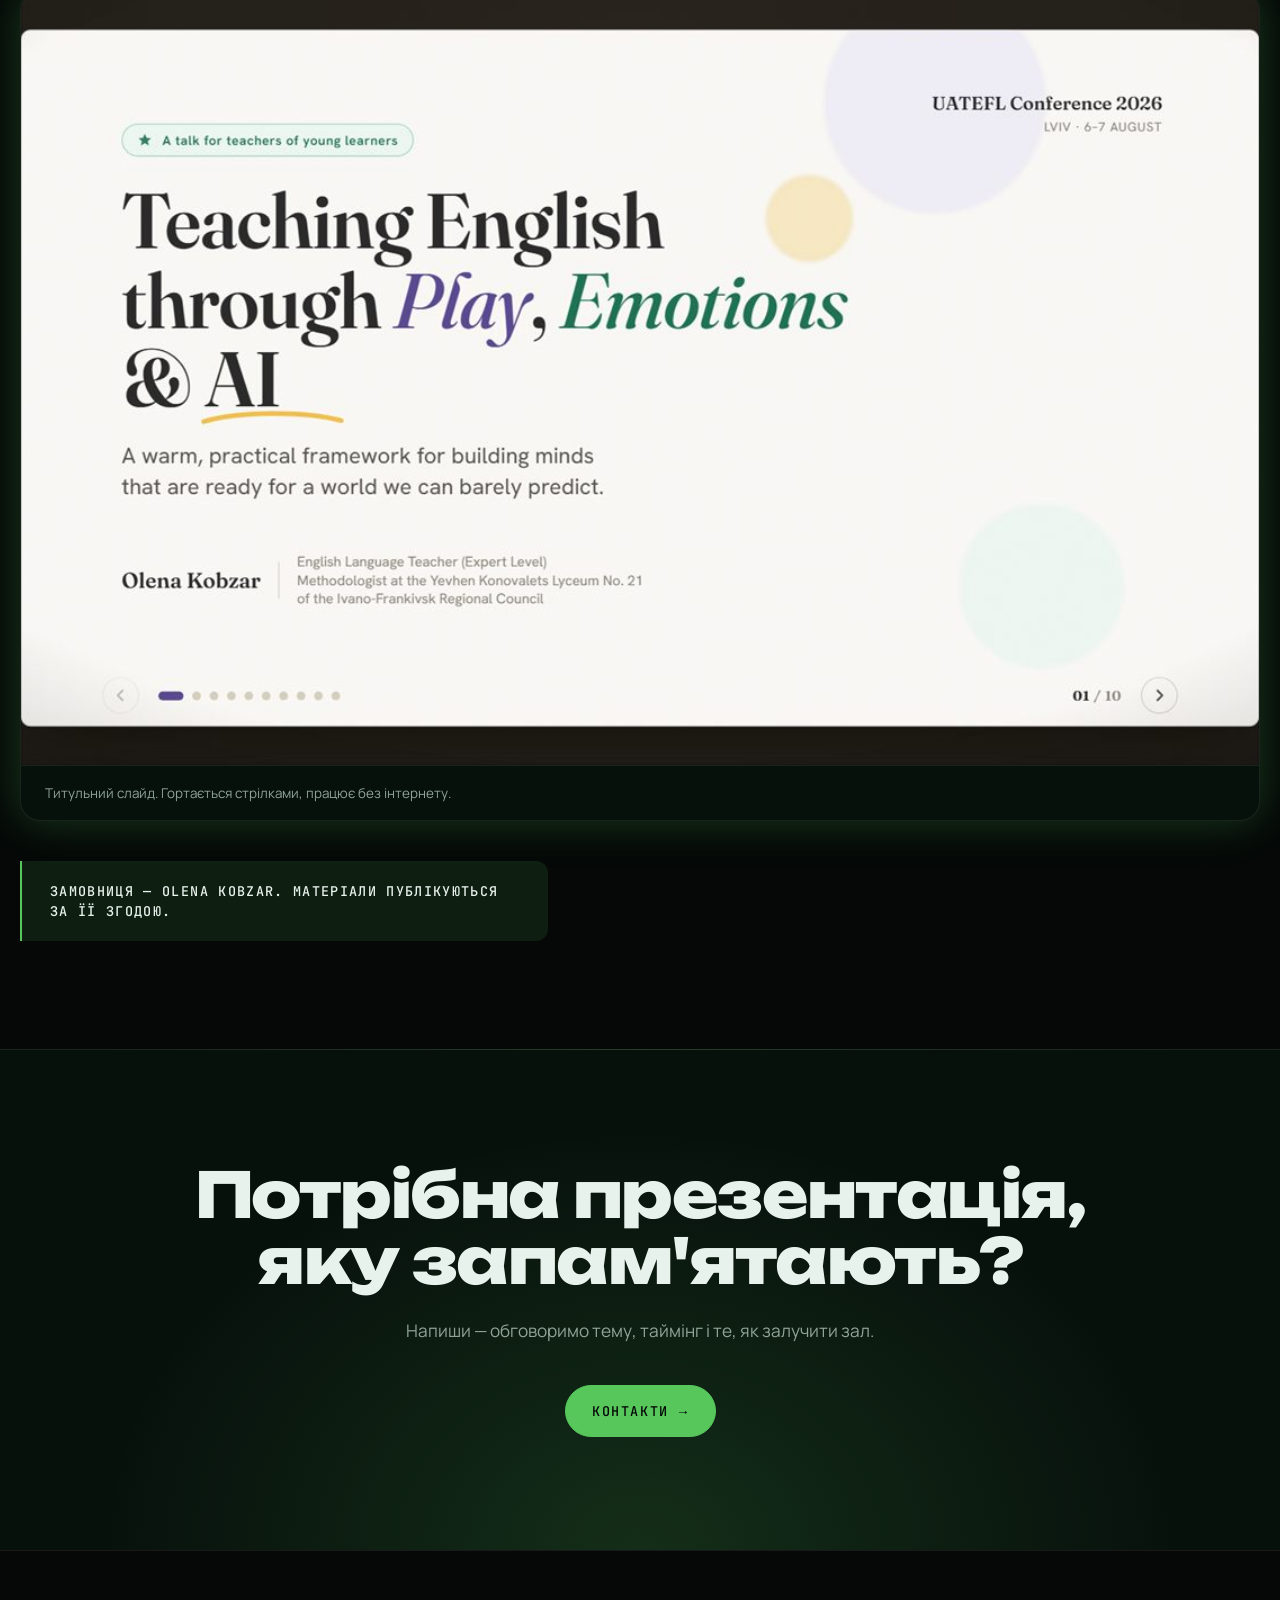
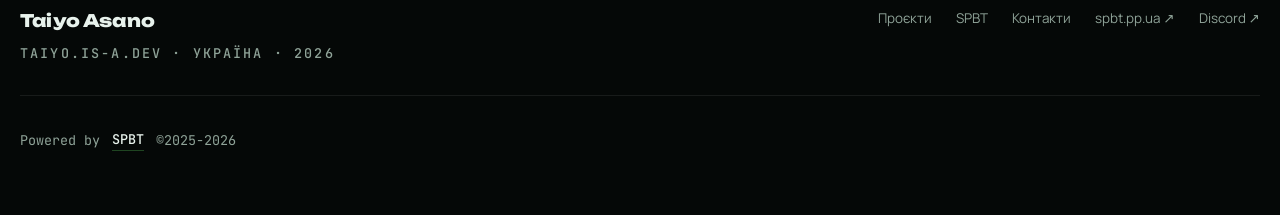
==== commit d4563dd1: "refactor: one navbar for the whole site, and delete the drawer it replaced Кейс-сторінки отримали то" ====
--- a/decks/index.html
+++ b/decks/index.html
@@ -41,20 +41,11 @@
 
 <header class="nav" data-nav>
   <div class="nav__inner">
-    <a class="nav__logo" href="/" data-page-link aria-label="Taiyo — на головну">
+    <a class="nav__logo nav__logo--icon" href="/" data-page-link aria-label="Taiyo — на головну">
       <svg viewBox="0 0 2000 2000" aria-hidden="true"><polygon points="1000,510 1420,755 1420,1000 1108,818 1108,1364 892,1490 892,818 580,1000 580,755" fill="currentColor"/></svg>
-      TAIYO
     </a>
-    <nav class="nav__links" data-menu aria-label="Основна навігація">
-      <a href="/#about" data-page-link>Про мене</a>
-      <a href="/#skills" data-page-link>Напрями</a>
-      <a href="/#projects" data-page-link>Проєкти</a>
-      <a href="/#contact" data-page-link>Контакти</a>
-    </nav>
-    <a class="btn btn--sm" data-magnetic href="/#contact" data-page-link>Написати <span aria-hidden="true">→</span></a>
-    <button class="nav__burger" data-menu-toggle aria-expanded="false" aria-label="Відкрити меню">
-      <span></span><span></span>
-    </button>
+    <a class="nav__who u-mono" href="/#about" data-page-link>WHO IS TAIYO</a>
+    <a class="btn btn--sm btn--primary nav__cta" data-magnetic href="/#contact" data-page-link>Контакти</a>
   </div>
 </header>
 
@@ -62,7 +53,7 @@
 
   <section class="case">
     <div class="u-container">
-      <a class="case__back u-mono" href="/" data-page-link><span aria-hidden="true">←</span> Всі проєкти</a>
+      <a class="case__back u-mono" href="/#projects" data-page-link><span aria-hidden="true">←</span> Всі проєкти</a>
       <p class="u-mono u-eyebrow" data-reveal>Презентації · 2026</p>
       <h1 data-type-in>Інтерактивні презентації</h1>
       <p class="case__lead" data-reveal data-reveal-delay="1">
--- a/assets/css/layout.css
+++ b/assets/css/layout.css
@@ -191,58 +191,11 @@
 
 .nav__cta{white-space:nowrap;}
 
-.nav__links{
-  position:relative;
-  display:flex;
-  align-items:center;
-  gap:calc(var(--space)*.5);
-}
-.nav__links a{
-  position:relative;
-  z-index:1;
-  padding:calc(var(--space)*1) calc(var(--space)*2);
-  border-radius:999px;
-  font-size:.94rem;
-  font-weight:500;
-  color:var(--muted);
-  transition:color .3s var(--ease);
-  white-space:nowrap;
-}
-.nav__links a:hover{color:var(--text);}
-.nav__links a[aria-current="true"]{color:var(--text);}
-
-.nav__pill{
-  position:absolute;
-  top:50%;
-  left:0;
-  width:0;
-  height:calc(var(--space)*4.5);
-  transform:translateY(-50%);
-  border-radius:999px;
-  background:var(--green-soft);
-  border:1px solid var(--green-line);
-  opacity:0;
-  transition:left .45s var(--ease),width .45s var(--ease),opacity .3s;
-}
-.nav__pill.is-on{opacity:1;}
-
-.nav__burger{
-  display:none;
-  width:44px;height:44px;
-  place-items:center;
-  border-radius:12px;
-  border:1px solid var(--border);
-  background:var(--surface);
-}
-.nav__burger span{
-  display:block;
-  width:18px;height:1.5px;
-  background:var(--text);
-  transition:transform .35s var(--ease),opacity .25s;
-}
-.nav__burger span + span{margin-top:5px;}
-.nav__burger[aria-expanded="true"] span:first-child{transform:translateY(3.25px) rotate(45deg);}
-.nav__burger[aria-expanded="true"] span:last-child{transform:translateY(-3.25px) rotate(-45deg);}
+/* `.nav__links`, `.nav__pill` and `.nav__burger` used to live here. Every page
+   now ships the same slim bar — icon, one link, language pill (index only),
+   one action — so the multi-link row, its sliding indicator and the mobile
+   drawer have no markup left anywhere and are gone rather than left dormant.
+   Their absence is what let `initMobileMenu()` go too. */
 
 /* ═══ Hero ═══════════════════════════════════════════════════════════════ */
 .hero{
@@ -519,41 +472,14 @@
 }
 
 /* ═══ Phones and small tablets ═══════════════════════════════════════════
-   The old rules here served a burger menu that no longer exists: they hid the
-   nav's button and turned `.nav__links` into a drop-down panel. Both elements
-   are gone, and one of those rules was actively harmful — `.nav__inner > .btn
-   {display:none}` swallowed the new "Контакти" button, so a phone visitor had
-   no way to reach contacts from the bar at all (measured: height 0 at 320,
-   390 and 430). The bar is four small items now and fits without hiding any
-   of them. */
+   Nothing in the bar is hidden at any width any more. The rules that used to
+   sit here served a burger drawer, and one of them — `.nav__inner > .btn
+   {display:none}` — swallowed the "Контакти" button outright: measured height
+   0 at 320, 390 and 430, so a phone visitor could not reach contacts from the
+   bar at all. Every page now carries the same three or four small items, which
+   fit a 320px screen intact. */
 @media (max-width:900px){
   :root{--nav-h:60px;}
-
-  /* The case pages still ship `.nav__links` + `.nav__burger` and site.js still
-     binds to them — only index.html uses the slim bar. Deleting these rules
-     left those three pages with four inline links in a 280px bar and a burger
-     stuck at display:none, so the drawer could never open. Restored, and they
-     only bite where that markup exists. */
-  .nav__burger{display:grid;}
-  .nav__links{
-    position:fixed;
-    inset:var(--nav-h) 0 auto 0;
-    flex-direction:column;
-    align-items:stretch;
-    gap:0;
-    padding:calc(var(--space)*2);
-    background:rgba(5,8,7,.96);
-    backdrop-filter:blur(20px);
-    -webkit-backdrop-filter:blur(20px);
-    border-bottom:1px solid var(--border);
-    transform:translateY(-12px);
-    opacity:0;
-    visibility:hidden;
-    transition:opacity .3s var(--ease),transform .35s var(--ease),visibility .35s;
-  }
-  .nav__links.is-open{opacity:1;transform:none;visibility:visible;}
-  .nav__links a{padding:calc(var(--space)*2);border-radius:var(--radius-sm);font-size:1.05rem;}
-  .nav__pill{display:none;}
 
   /* Bigger hit areas without moving any text: these are bare inline links,
      measured ~110x18 and ~60x20, well under a comfortable touch target. */
@@ -603,14 +529,6 @@
   .footer__nav{gap:calc(var(--space)*1) calc(var(--space)*2);}
 }
 
-@media (max-width:520px){
-  /* The case pages carry a secondary external button beside a wordmark logo
-     AND a 44px burger; at 320px the three cannot share the bar. index.html's
-     "Контакти" is the only actionable item in its bar, so it is exempt by
-     class — the old blanket `.nav__inner > .btn{display:none}` is precisely
-     what made it vanish. */
-  .nav__inner > .btn:not(.nav__cta){display:none;}
-}
 
 @media (max-width:400px){
   /* Below this the bar cannot hold the wordmark honestly. The logo already
--- a/assets/css/components.css
+++ b/assets/css/components.css
@@ -113,7 +113,7 @@
 /* ═══ Discipline cards ═══════════════════════════════════════════════════ */
 .cards{
   display:grid;
-  grid-template-columns:repeat(auto-fit,minmax(240px,1fr));
+  grid-template-columns:repeat(auto-fit,minmax(min(240px,100%),1fr));
   gap:calc(var(--space)*2.5);
 }
 .card--skill{
@@ -267,7 +267,7 @@
 /* ═══ Contact tiles ══════════════════════════════════════════════════════ */
 .tiles{
   display:grid;
-  grid-template-columns:repeat(auto-fit,minmax(250px,1fr));
+  grid-template-columns:repeat(auto-fit,minmax(min(250px,100%),1fr));
   gap:calc(var(--space)*2.5);
 }
 /* Contact card. Three layers do the work on hover: a gradient rim that
@@ -391,7 +391,7 @@
 /* ═══ Module grid (TANO case) ════════════════════════════════════════════ */
 .modules{
   display:grid;
-  grid-template-columns:repeat(auto-fit,minmax(300px,1fr));
+  grid-template-columns:repeat(auto-fit,minmax(min(300px,100%),1fr));
   gap:calc(var(--space)*2.5);
 }
 .module{
@@ -450,7 +450,7 @@
 /* ═══ Before / after pairs ═══════════════════════════════════════════════ */
 .pairs{
   display:grid;
-  grid-template-columns:repeat(auto-fit,minmax(260px,1fr));
+  grid-template-columns:repeat(auto-fit,minmax(min(260px,100%),1fr));
   gap:calc(var(--space)*2.5);
 }
 .pair{
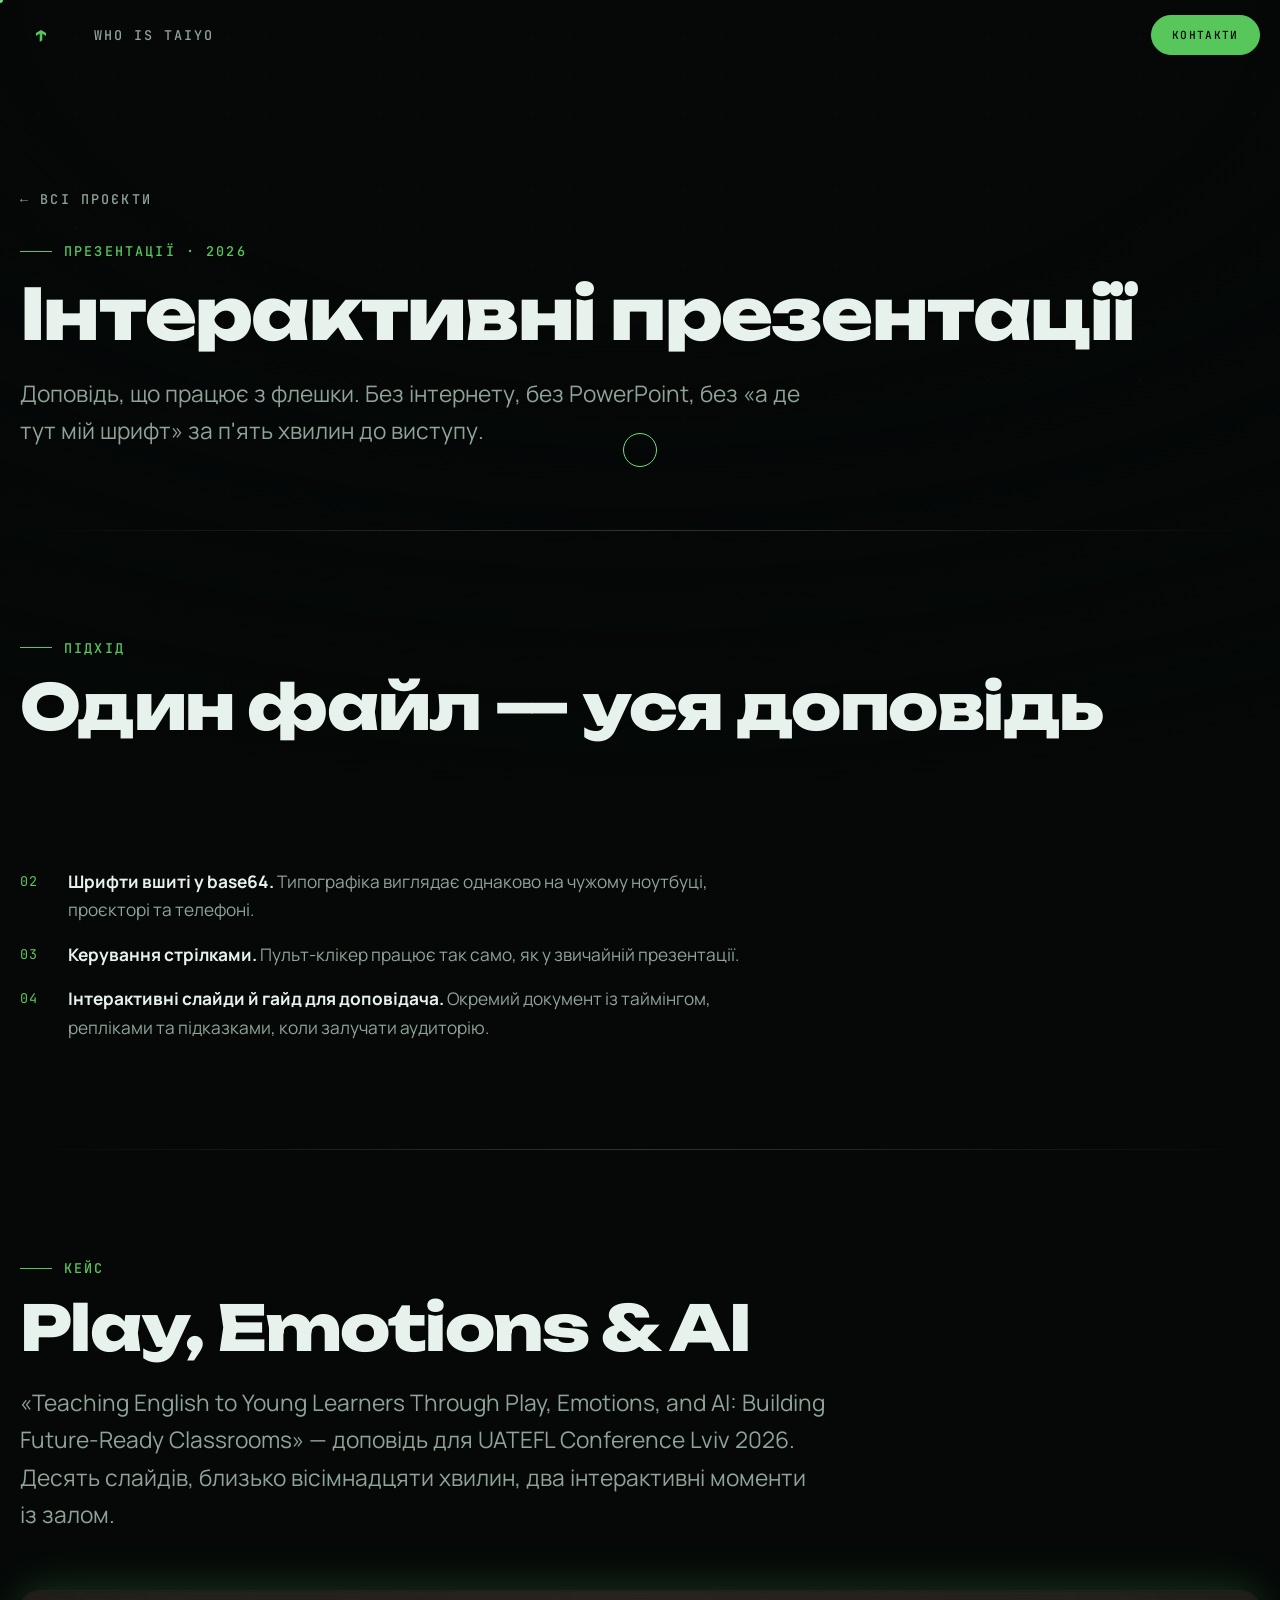
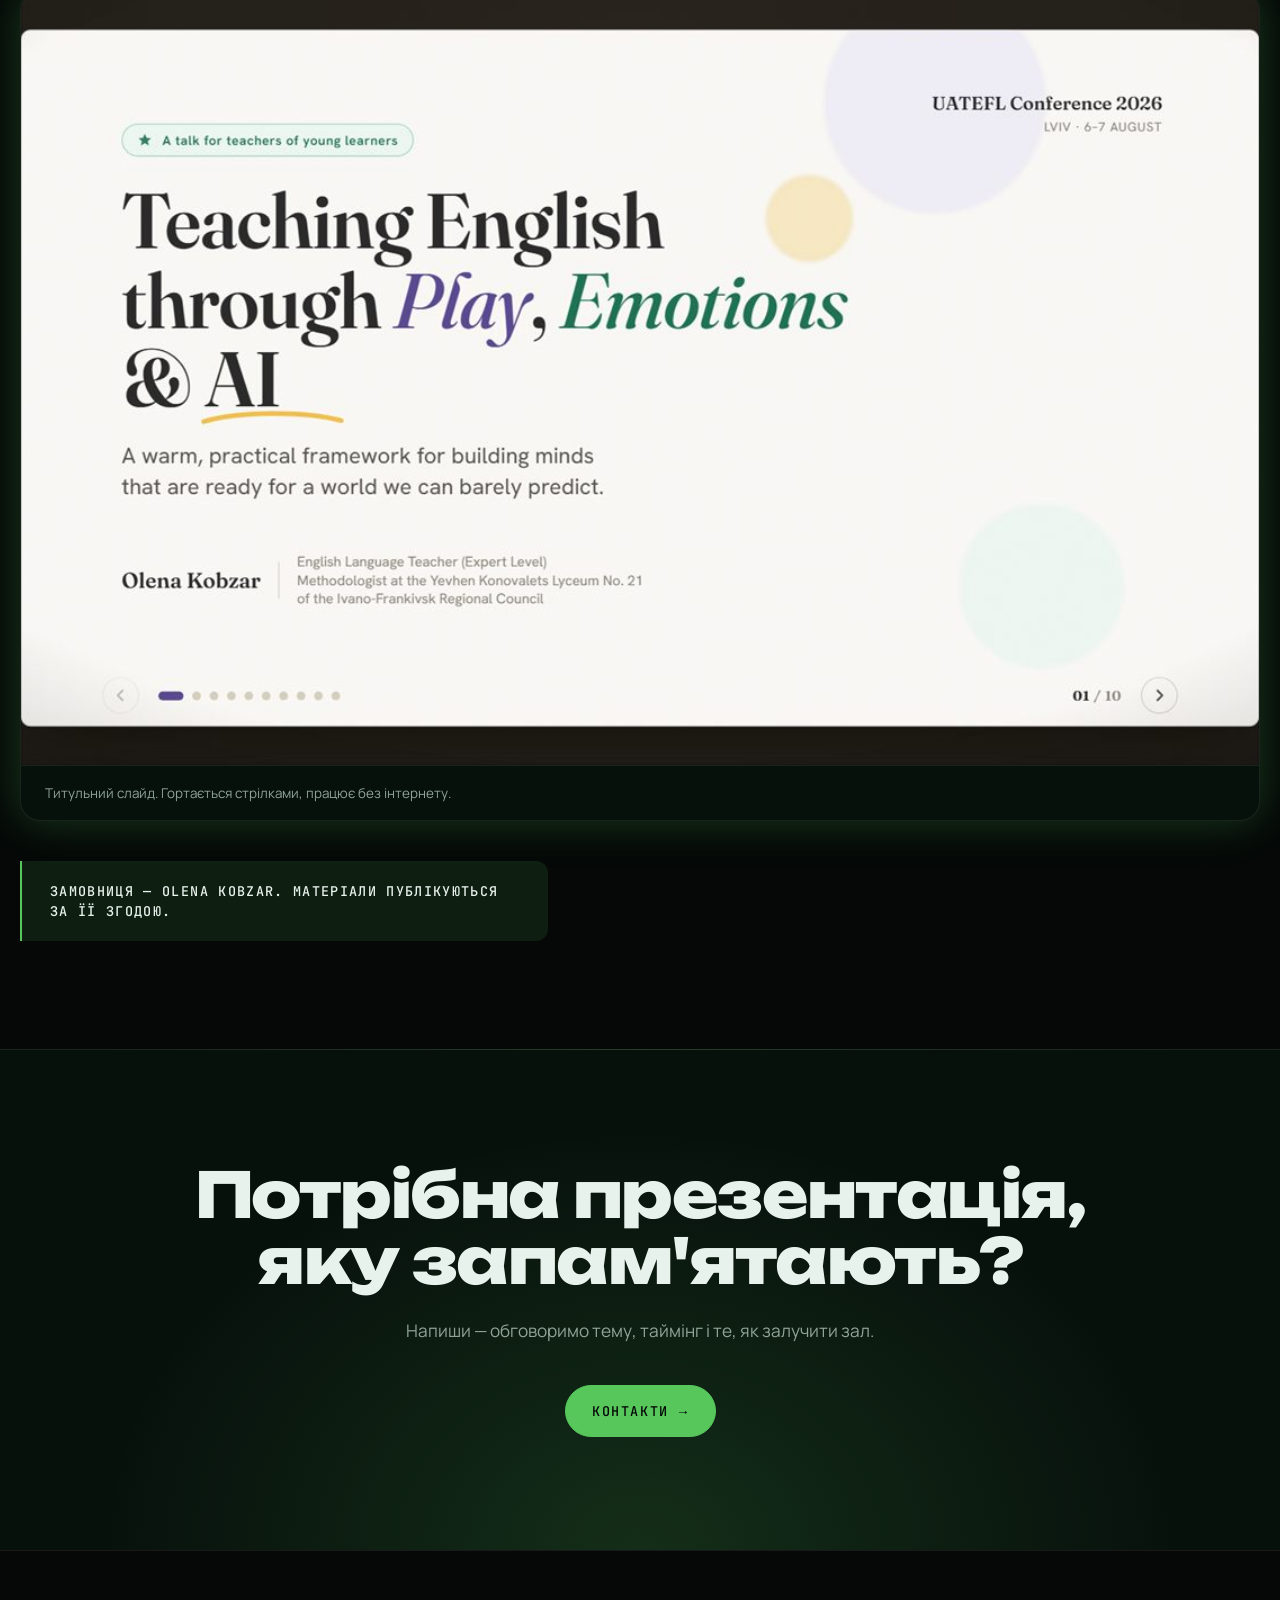
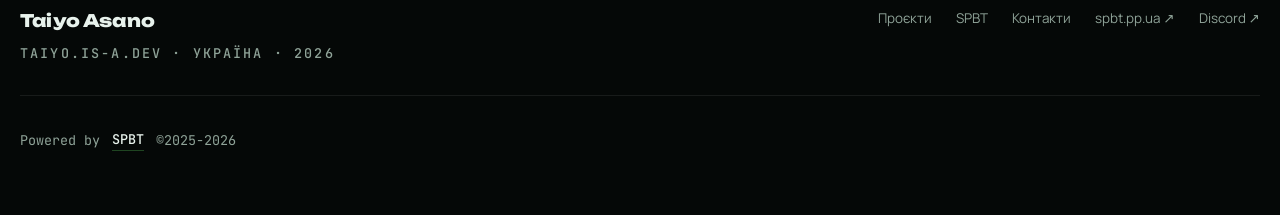
==== commit f2e5b218: "fix: shorten every tab title, and refine the track focus guard The titles were keyword lists — "Taiy" ====
--- a/decks/index.html
+++ b/decks/index.html
@@ -9,7 +9,7 @@
     document.documentElement.classList.add('js-stalled');
   }, 2500);
 </script>
-<title>Інтерактивні презентації · Taiyo Asano</title>
+<title>Презентації · Taiyo Asano</title>
 <meta name="description" content="Кейс: презентація як один самодостатній HTML-файл — вшиті шрифти, робота офлайн, керування стрілками та інтерактивні слайди. Приклад — доповідь для UATEFL Lviv 2026.">
 <meta name="author" content="Taiyo Asano">
 <meta name="theme-color" content="#050807">
--- a/assets/css/layout.css
+++ b/assets/css/layout.css
@@ -219,9 +219,31 @@
 }
 .hero__title{margin:calc(var(--space)*2) 0 calc(var(--space)*4);}
 .hero__title span{display:block;}
-/* The two lines are designed as single lines; only hold that where they fit. */
+/* The two lines are designed as single lines; only hold that where they fit —
+   and above 1040px the copy column is 66% of a container that stops growing at
+   1280px, while --step-4 keeps climbing to its 70.4px cap. Those two curves
+   cross: Unbounded 800 renders the accent line at ~11.35em, so it wanted 800px
+   inside a 723px column at 1200px wide. The overflow did not merely stick out.
+   `.u-outline` paints its letters with `background-clip:text`, and a background
+   stops at the element box, so every glyph past the edge became invisible —
+   measured on the live portfolio: 77px of "що запускається." simply gone
+   between 1041px and 1319px.
+
+   Tying the size to the viewport across that band keeps the line inside the
+   column. The coefficient is measured, not guessed: at 1041px it yields 51px
+   against a 54px ceiling, and it holds for both this site's 16-character line
+   and the 14-character one on spbt.pp.ua, which is why this lives in the shared
+   stylesheet instead of one site's overrides.
+
+   The 4.25rem ceiling is deliberately below --step-4's 4.4rem. At the full size
+   the accent line measured 800px inside an 803px column — correct in Chromium,
+   but three pixels is not a margin, it is a coincidence, and the failure mode is
+   letters silently disappearing rather than anything visibly wrong. 4.25rem
+   costs 2.4px of display size at the widest screens and buys 30px of slack for
+   whatever a different platform's font metrics do. */
 @media (min-width:1041px){
   .hero__title span{white-space:nowrap;}
+  .hero__title{font-size:clamp(2.5rem,4.9vw,4.25rem);}
 }
 .hero__lead{
   font-size:var(--step-1);
@@ -503,8 +525,10 @@
      dead space above and below; letting sections size to their content is
      what makes the page read tightly. Snapping is already `proximity` here,
      so nothing needs a fixed height to work. */
-  .snap,
-  .pjslide{min-height:0;}
+  /* `.pjslide` is released in components.css instead, next to the 100svh
+     declaration it has to beat: that file loads after this one and the two
+     selectors are equally specific, so the release only works from there. */
+  .snap{min-height:0;}
   .section{padding:calc(var(--space)*9) 0;}
   .hero{
     min-height:0;
--- a/assets/css/components.css
+++ b/assets/css/components.css
@@ -270,6 +270,12 @@
   grid-template-columns:repeat(auto-fit,minmax(min(250px,100%),1fr));
   gap:calc(var(--space)*2.5);
 }
+/* The grid items are the <li>, but the card is the <a> inside them. Without
+   this the <li> stretched to the tallest card in the row while its <a> stayed
+   content-height, so a two-line label made one card visibly taller than the
+   rest. Filling the item makes every card the same size. */
+.tiles li{display:grid;}
+.tile{height:100%;align-content:start;}
 /* Contact card. Three layers do the work on hover: a gradient rim that
    fades in (`::before`), a green wash that rises from the bottom edge
    (`::after`), and the icon inverting to solid green. Both layers sit
@@ -578,13 +584,12 @@
   /* The 230px floor exists to level a multi-column row. In one column it just
      makes four cards the tallest thing on the page. */
   .card--skill{min-height:0;}
-  /* The stamp was pinned to its clamp floor (95px per word, fixed gaps) while
-     the frame narrowed to ~264px, so it ran 1.5x wide and got sliced mid-word. */
-  .teaser__mark{
-    transform:rotate(-18deg) scale(1.05);
-    gap:calc(var(--space)*1) calc(var(--space)*2);
-  }
-  .teaser__mark i:nth-child(n+4){display:none;}
+  /* The phone guard for `.teaser__mark` used to live here and did nothing: the
+     base `.teaser__mark` rule is declared further down this same file, at equal
+     specificity, so its `scale(1.35)` won at every width and the stamp kept the
+     desktop size a 264px frame cannot hold. Measured at 390px: the applied
+     transform was still scale 1.35. It now sits directly after the teaser
+     block — see the end of this file. */
 }
 
 /* ═══ Horizontal project track ═══════════════════════════════════════════
@@ -609,6 +614,15 @@
 }
 @supports not (height:100svh){
   .pjslide{min-height:100vh;}
+}
+/* layout.css carries the same release in its `max-width:900px` block, but this
+   file loads after it and both selectors are a single class, so the floor above
+   always won and stacked panels kept a full-viewport minimum they do not need.
+   Measured in a 700x1200 window: content 680-711px inside a forced 1200px
+   panel, i.e. ~390px of dead space split above and below each one, three times
+   over. Released here, where the declaration it contradicts actually lives. */
+@media (max-width:900px){
+  .pjslide{min-height:0;}
 }
 .pjtrack__anchor,
 .pjtrack__dots,
@@ -624,7 +638,19 @@
     position:sticky;
     top:0;
     height:100svh;
+    /* `clip`, with `hidden` first for browsers that do not have it. `hidden`
+       hides the overflow but still makes the box a scroll container, and that
+       was a real bug: tabbing to a link on a panel that is currently off-frame
+       made the browser scroll the stage sideways to reveal it — measured
+       scrollLeft 905px on the second panel, 2297px on the third — and nothing
+       ever put it back. From then on the container's own scroll stacked on top
+       of the row's transform, so the track showed the wrong panel (or empty
+       background) for the rest of the session, with no scrollbar and no wheel
+       response to undo it. `clip` is not a scroll container at all, so it
+       cannot happen; site.js keeps a guard for the `hidden` fallback and moves
+       the page to the focused panel so keyboard users see what they focus. */
     overflow:hidden;
+    overflow:clip;
   }
   .pjtrack__row{
     /* Declared here with a safe default: JS overwrites it every frame, but
@@ -803,6 +829,17 @@
 @media (max-width:900px){
   .teaser{grid-template-columns:1fr;}
 }
+/* The phone guard, kept after the declarations it overrides. The stamp is sized
+   from a clamp whose floor is 95px per word with fixed gaps, so as the frame
+   narrows to ~264px the words stop fitting and get sliced mid-word; dropping to
+   scale 1.05 and hiding all but three of them keeps the stamp legible. */
+@media (max-width:560px){
+  .teaser__mark{
+    transform:rotate(-18deg) scale(1.05);
+    gap:calc(var(--space)*1) calc(var(--space)*2);
+  }
+  .teaser__mark i:nth-child(n+4){display:none;}
+}
 
 /* ═══ Minor work ═════════════════════════════════════════════════════════
    Deliberately quieter than `.pj`: no images, no buttons, smaller type.
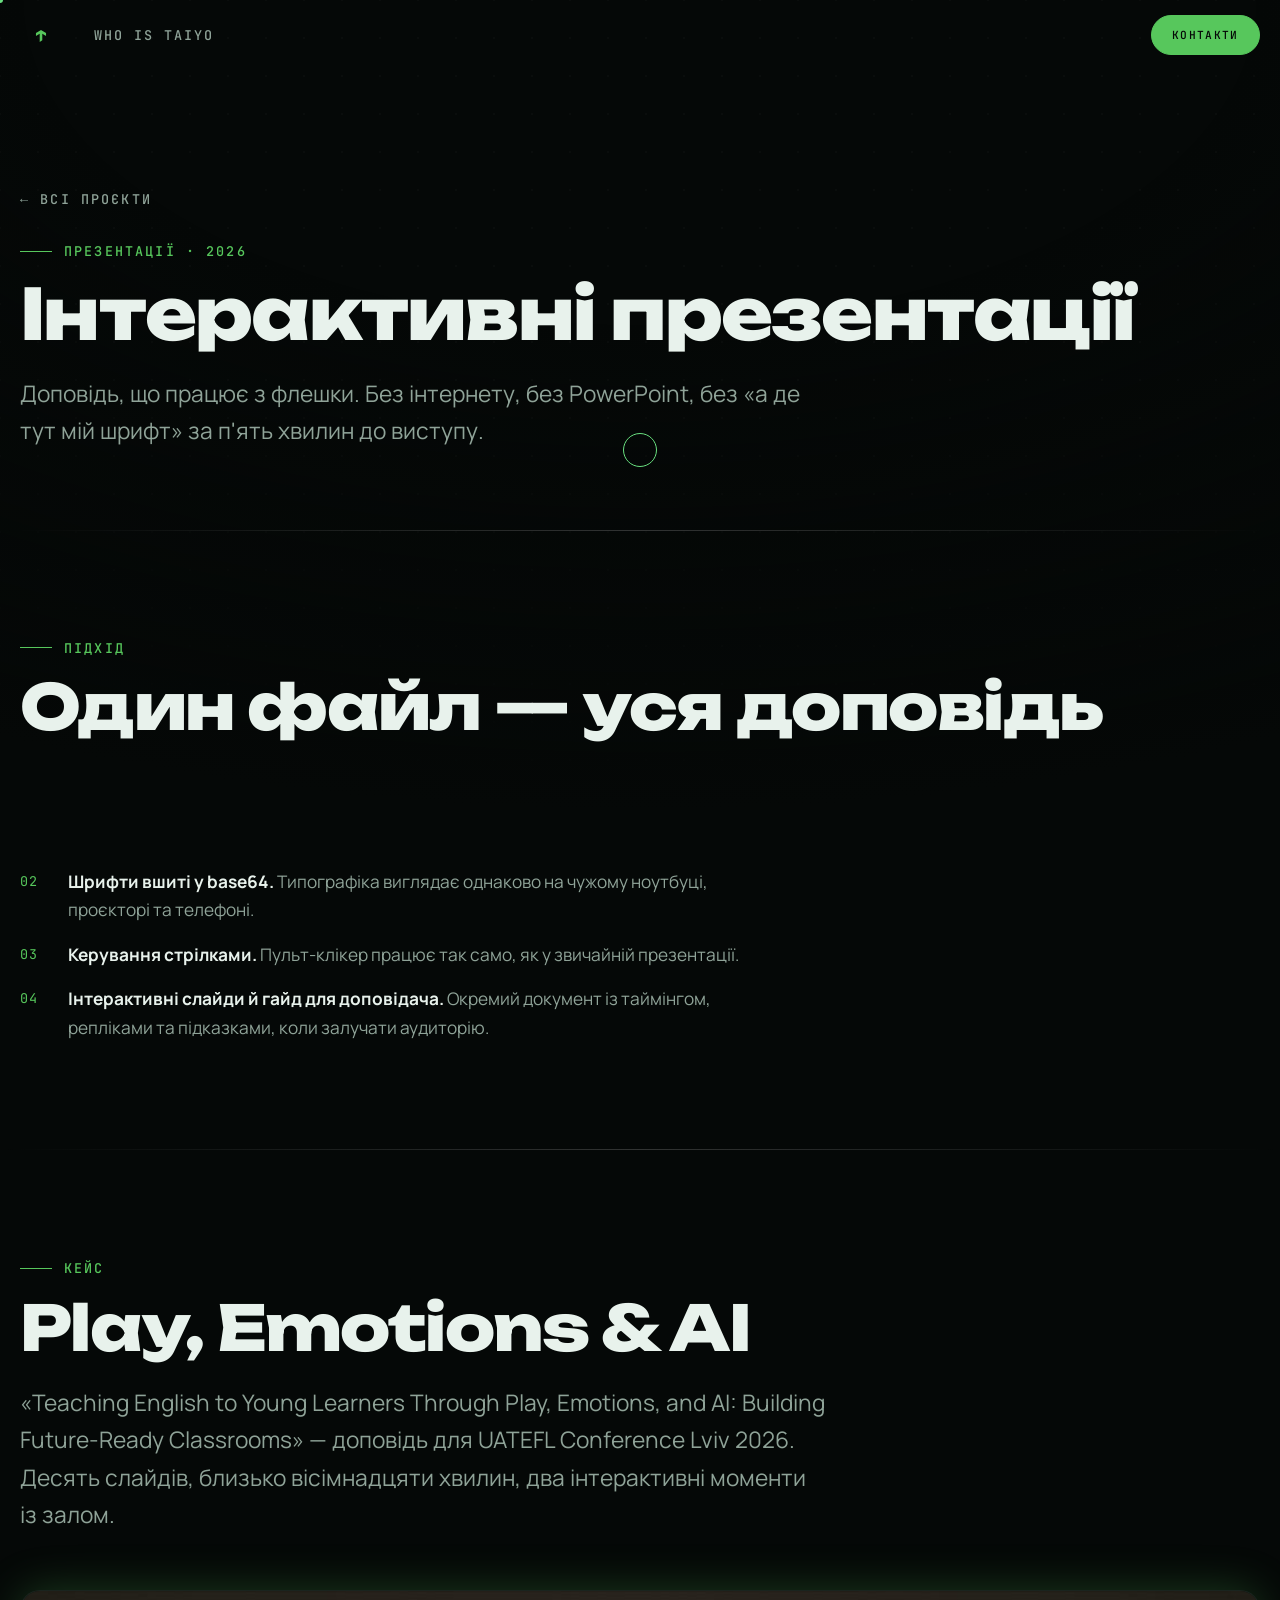
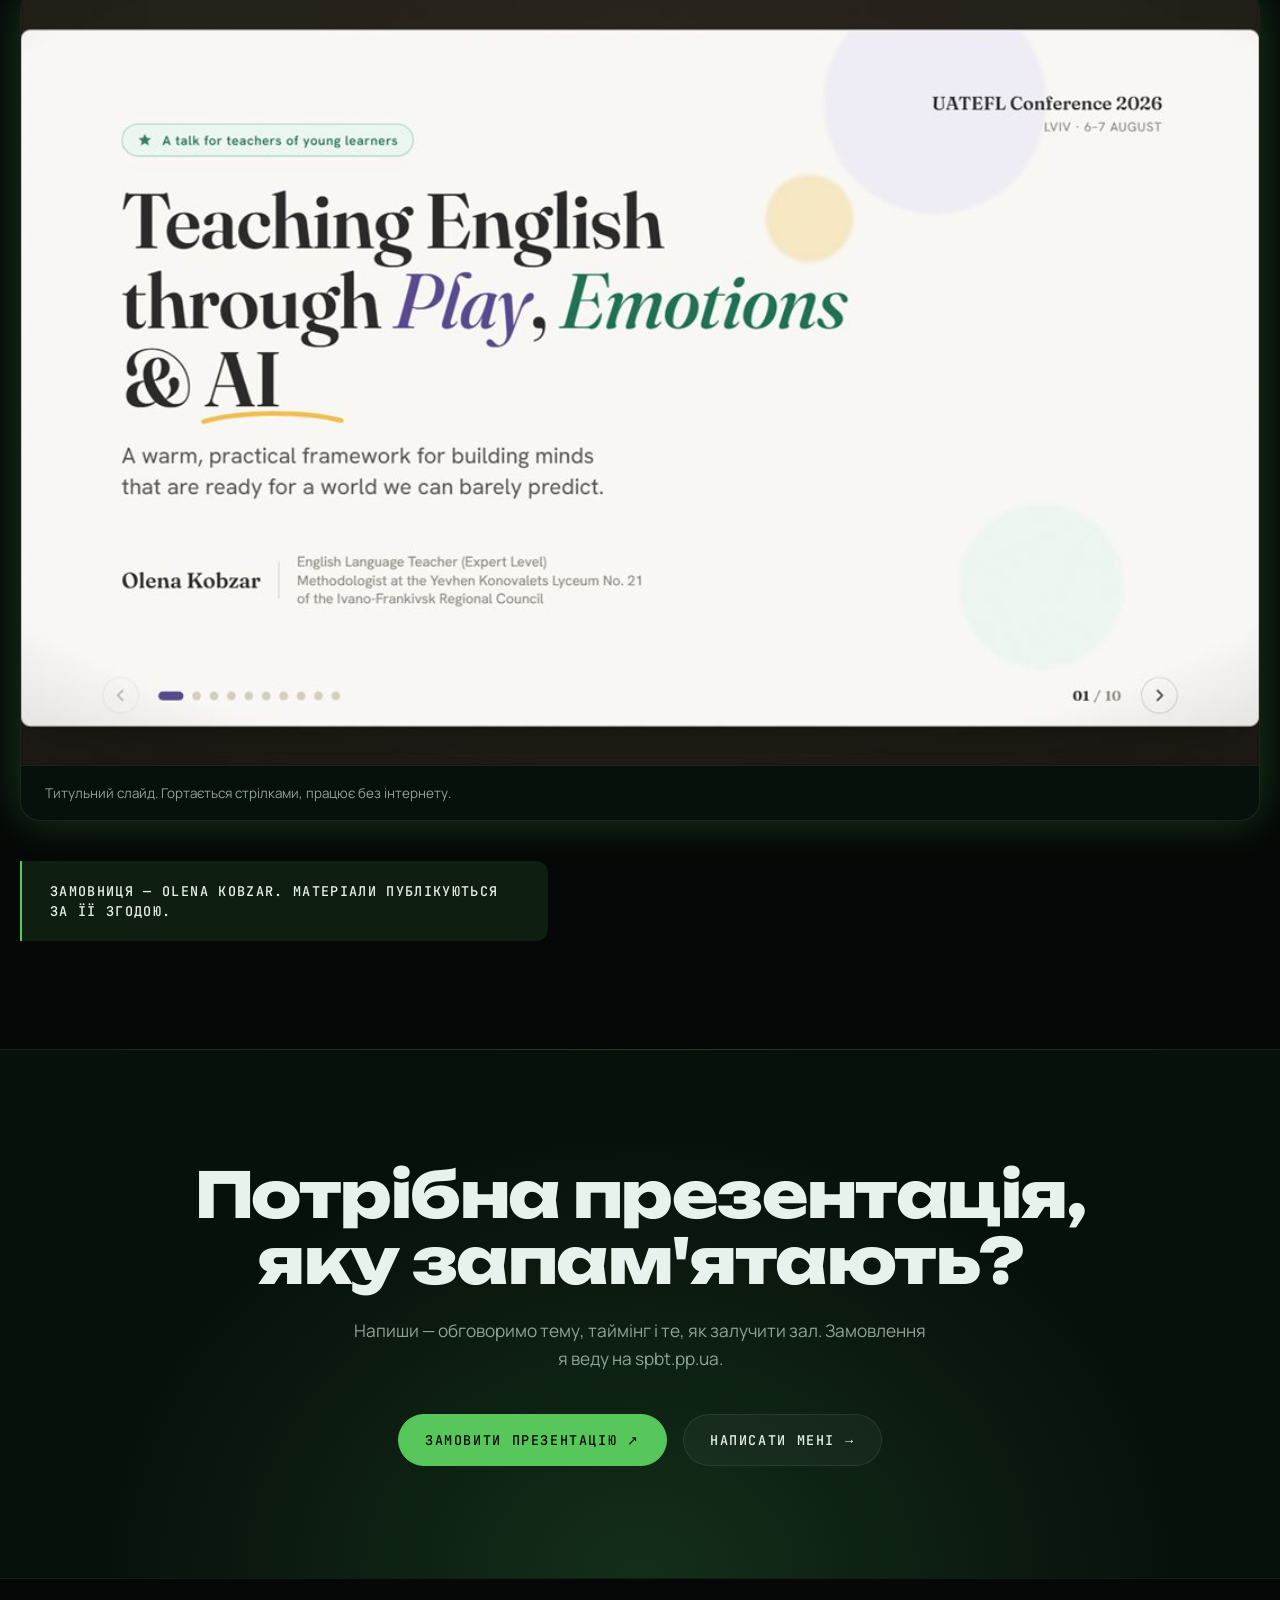
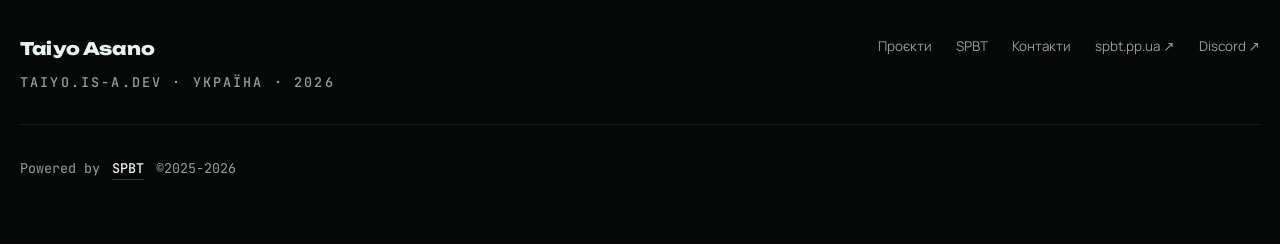
==== commit a05cea1a: "refactor: merge #ftl and #more, and route the cases to commissioning #skills and #more repeated Unit" ====
--- a/decks/index.html
+++ b/decks/index.html
@@ -9,7 +9,7 @@
     document.documentElement.classList.add('js-stalled');
   }, 2500);
 </script>
-<title>Презентації · Taiyo Asano</title>
+<title>Інтерактивні презентації</title>
 <meta name="description" content="Кейс: презентація як один самодостатній HTML-файл — вшиті шрифти, робота офлайн, керування стрілками та інтерактивні слайди. Приклад — доповідь для UATEFL Lviv 2026.">
 <meta name="author" content="Taiyo Asano">
 <meta name="theme-color" content="#050807">
@@ -100,9 +100,16 @@
   <section class="cta">
     <div class="u-container">
       <h2 data-reveal>Потрібна презентація, яку запам'ятають?</h2>
-      <p data-reveal data-reveal-delay="1">Напиши — обговоримо тему, таймінг і те, як залучити зал.</p>
+      <!-- Первинна дія тут — замовлення, і це єдиний кейс, де так: саму
+           презентацію відкрити не можна, тож єдине, що читач може отримати, —
+           зроблену для нього. Мої контакти лишаються поруч, але для
+           «поговорити», а не для «замовити». Голос — «я»: замовлення я веду
+           через SPBT. Одним абзацом, а не двома: два речення поспіль, кожне
+           зі своїм закликом, суперечили б одне одному над кнопками. -->
+      <p data-reveal data-reveal-delay="1">Напиши — обговоримо тему, таймінг і те, як залучити зал. Замовлення я веду на spbt.pp.ua.</p>
       <div class="cta__actions" data-reveal data-reveal-delay="2">
-        <a class="btn btn--primary" data-magnetic href="/#contact" data-page-link>Контакти <span aria-hidden="true">→</span></a>
+        <a class="btn btn--primary" data-magnetic href="https://spbt.pp.ua/#contact" target="_blank" rel="noopener">Замовити презентацію <span aria-hidden="true">↗</span></a>
+        <a class="btn" data-magnetic href="/#contact" data-page-link>Написати мені <span aria-hidden="true">→</span></a>
       </div>
     </div>
   </section>
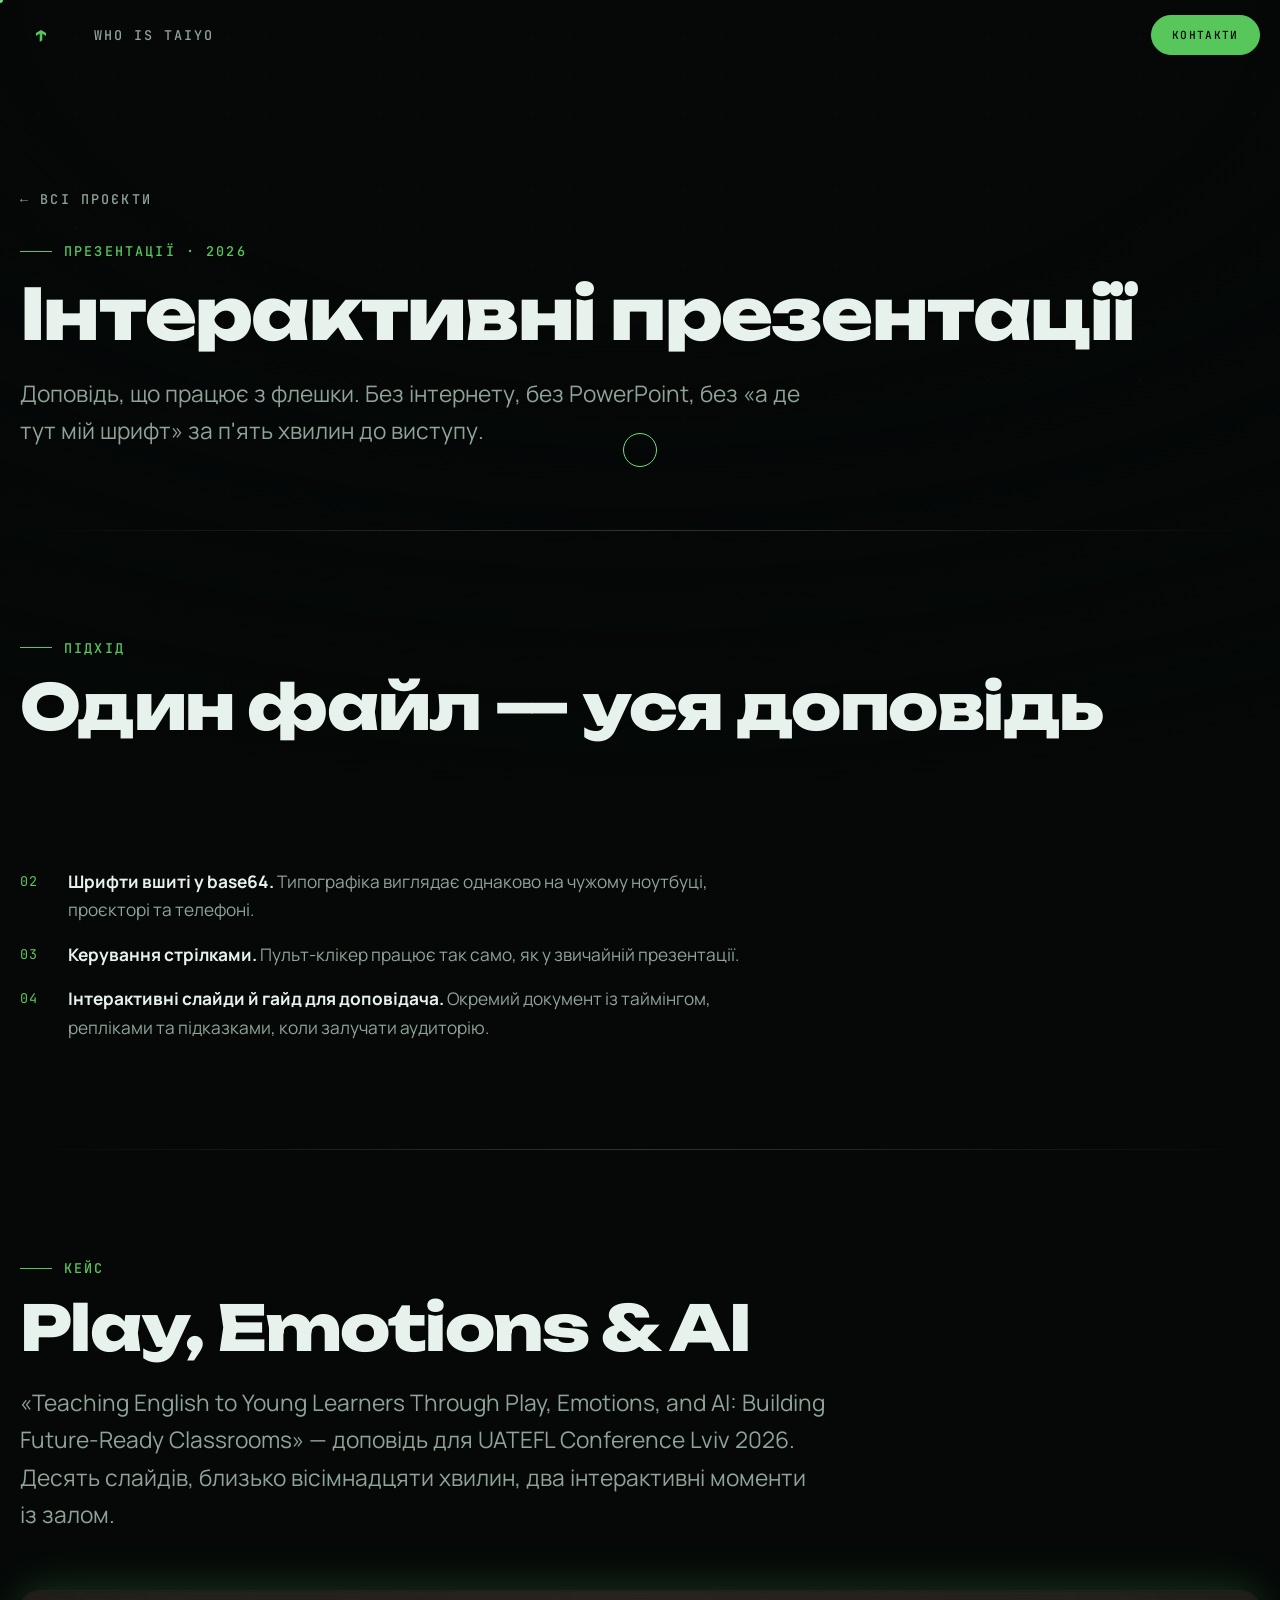
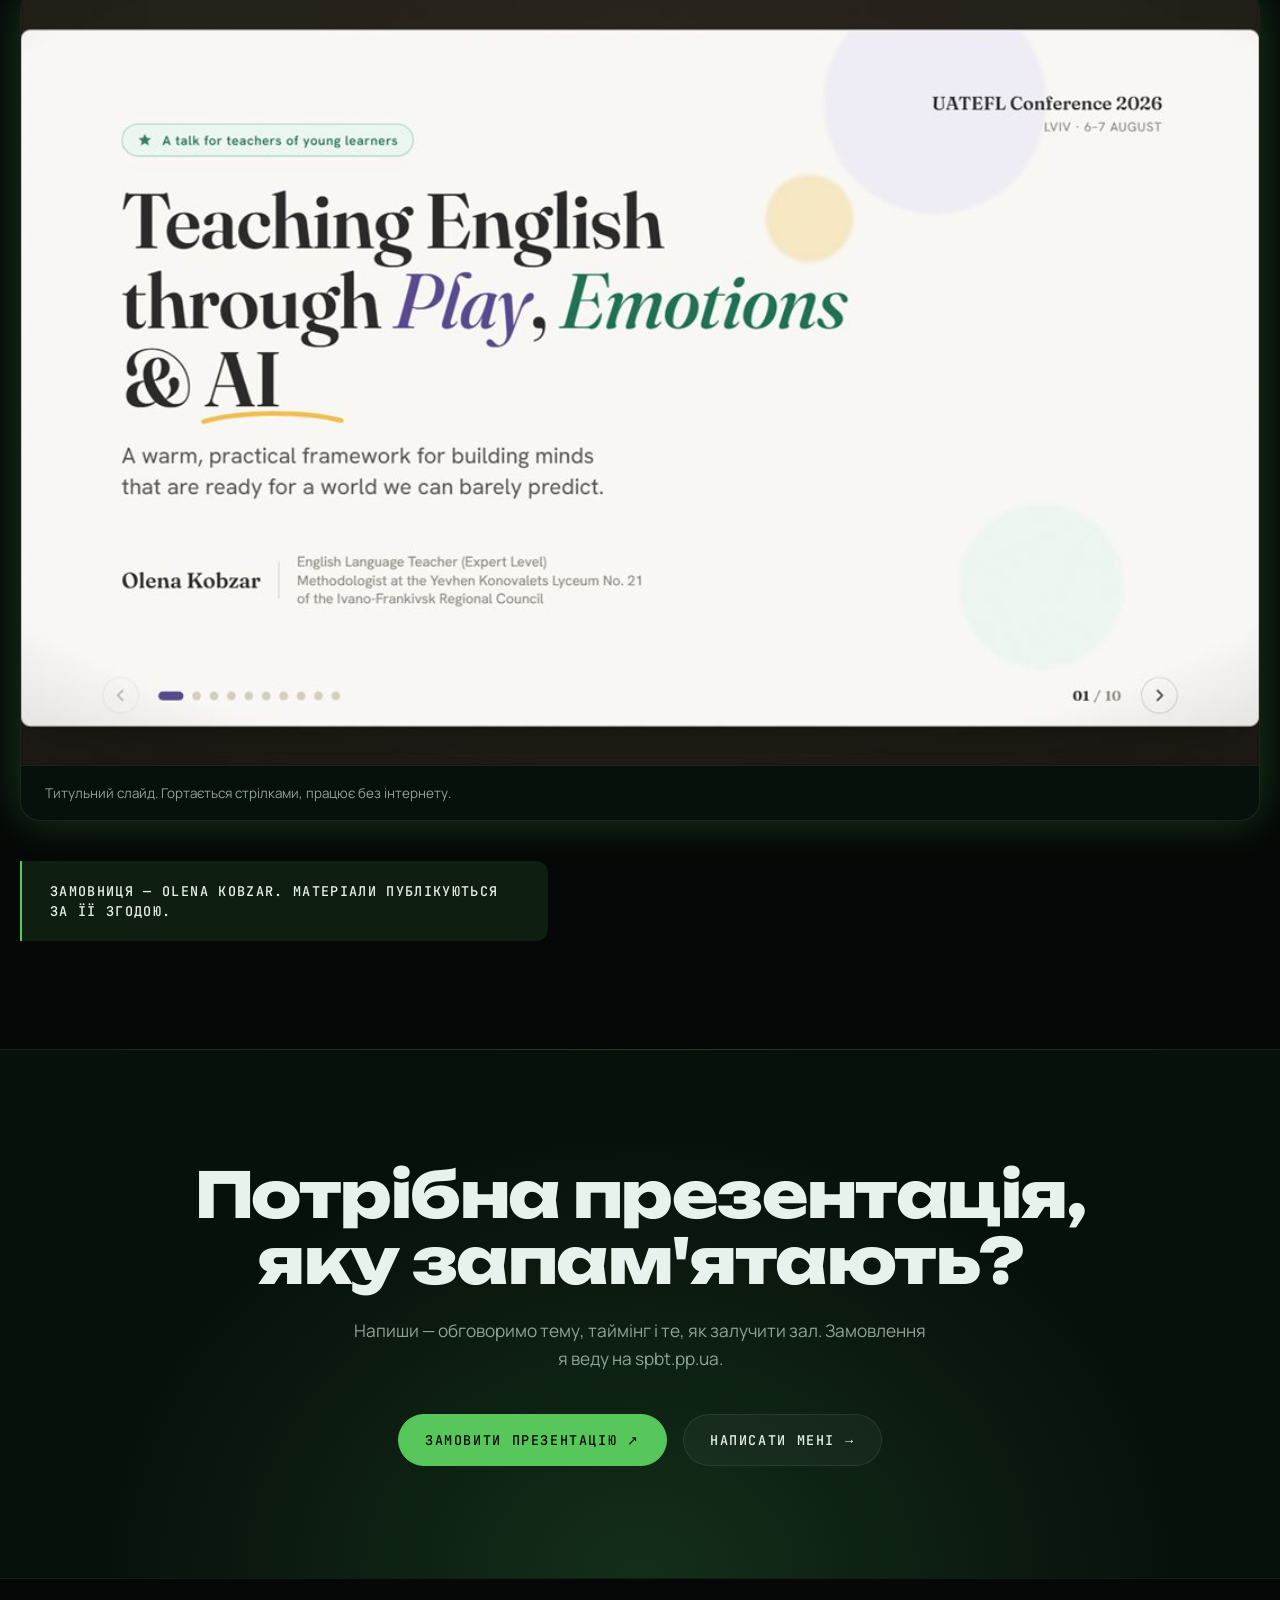
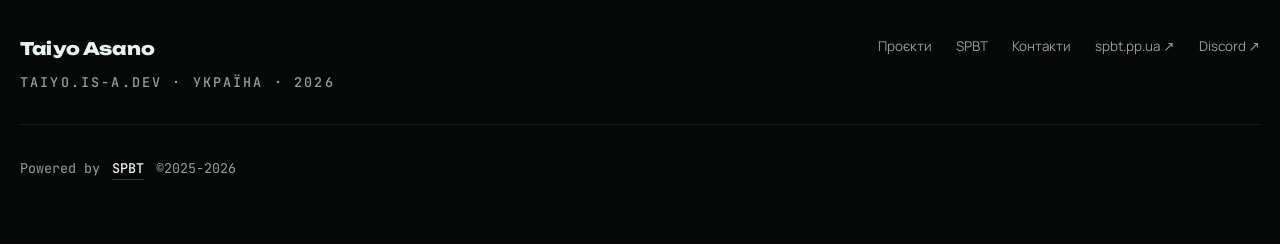
==== commit 1529ae1e: "feat: one Sites panel, the lyceum case with before and after, browser language Merge SPBT, this site" ====
--- a/decks/index.html
+++ b/decks/index.html
@@ -124,7 +124,7 @@
     </div>
     <nav class="footer__nav" aria-label="Навігація у футері">
       <a href="/#projects">Проєкти</a>
-      <a href="/#spbt">SPBT</a>
+      <a href="/#sites">SPBT</a>
       <a href="/#contact">Контакти</a>
       <a href="https://spbt.pp.ua" target="_blank" rel="noopener">spbt.pp.ua <span aria-hidden="true">↗</span></a>
       <a href="https://discord.com/invite/b8QpW8W6fR" target="_blank" rel="noopener">Discord <span aria-hidden="true">↗</span></a>
--- a/assets/css/components.css
+++ b/assets/css/components.css
@@ -629,10 +629,15 @@
 .pjtrack__hint{display:none;}
 
 @media (prefers-reduced-motion:no-preference) and (min-width:760px){
-  .pjtrack{position:relative;height:300svh;}
+  /* --pj-n is the number of panels. It defaults to 3 and a page with a
+     different count sets it on the section itself (style="--pj-n:4"); the
+     height, the row width, the panel width and the travel all follow it, so
+     adding a project never means editing this shared file again. */
+  .pjtrack{position:relative;height:calc(var(--pj-n,3) * 100svh);}
   /* The stage stays a block on purpose. As a flex container it would treat
-     the row as a flex item, and flex items shrink by default — `width:300%`
-     collapsed back to 100% and all three panels squeezed onto one screen.
+     the row as a flex item, and flex items shrink by default — the row's
+     width (300% for three panels) collapsed back to 100% and all three panels
+     squeezed onto one screen.
      Vertical centring lives on the panels instead. */
   .pjtrack__stage{
     position:sticky;
@@ -657,14 +662,15 @@
        the track must render correctly before the script runs at all. */
     --p:0;
     display:flex;
-    width:300%;
+    width:calc(var(--pj-n,3) * 100%);
     height:100%;
-    transform:translate3d(calc(var(--p) * -66.6667%),0,0);
+    /* Travel is (n-1) panels out of n: -66.6667% for three, -75% for four. */
+    transform:translate3d(calc(var(--p) * (1 - var(--pj-n,3)) * 100% / var(--pj-n,3)),0,0);
     will-change:transform;
   }
   .pjslide{
-    flex:0 0 33.3333%;
-    width:33.3333%;
+    flex:0 0 calc(100% / var(--pj-n,3));
+    width:calc(100% / var(--pj-n,3));
     min-height:0;
     height:100%;
     scroll-snap-align:none;
@@ -681,6 +687,8 @@
   .pjtrack__anchor--1{top:0;}
   .pjtrack__anchor--2{top:100svh;}
   .pjtrack__anchor--3{top:200svh;}
+  .pjtrack__anchor--4{top:300svh;}
+  .pjtrack__anchor--5{top:400svh;}
 
   .pjtrack__dots{
     display:flex;
